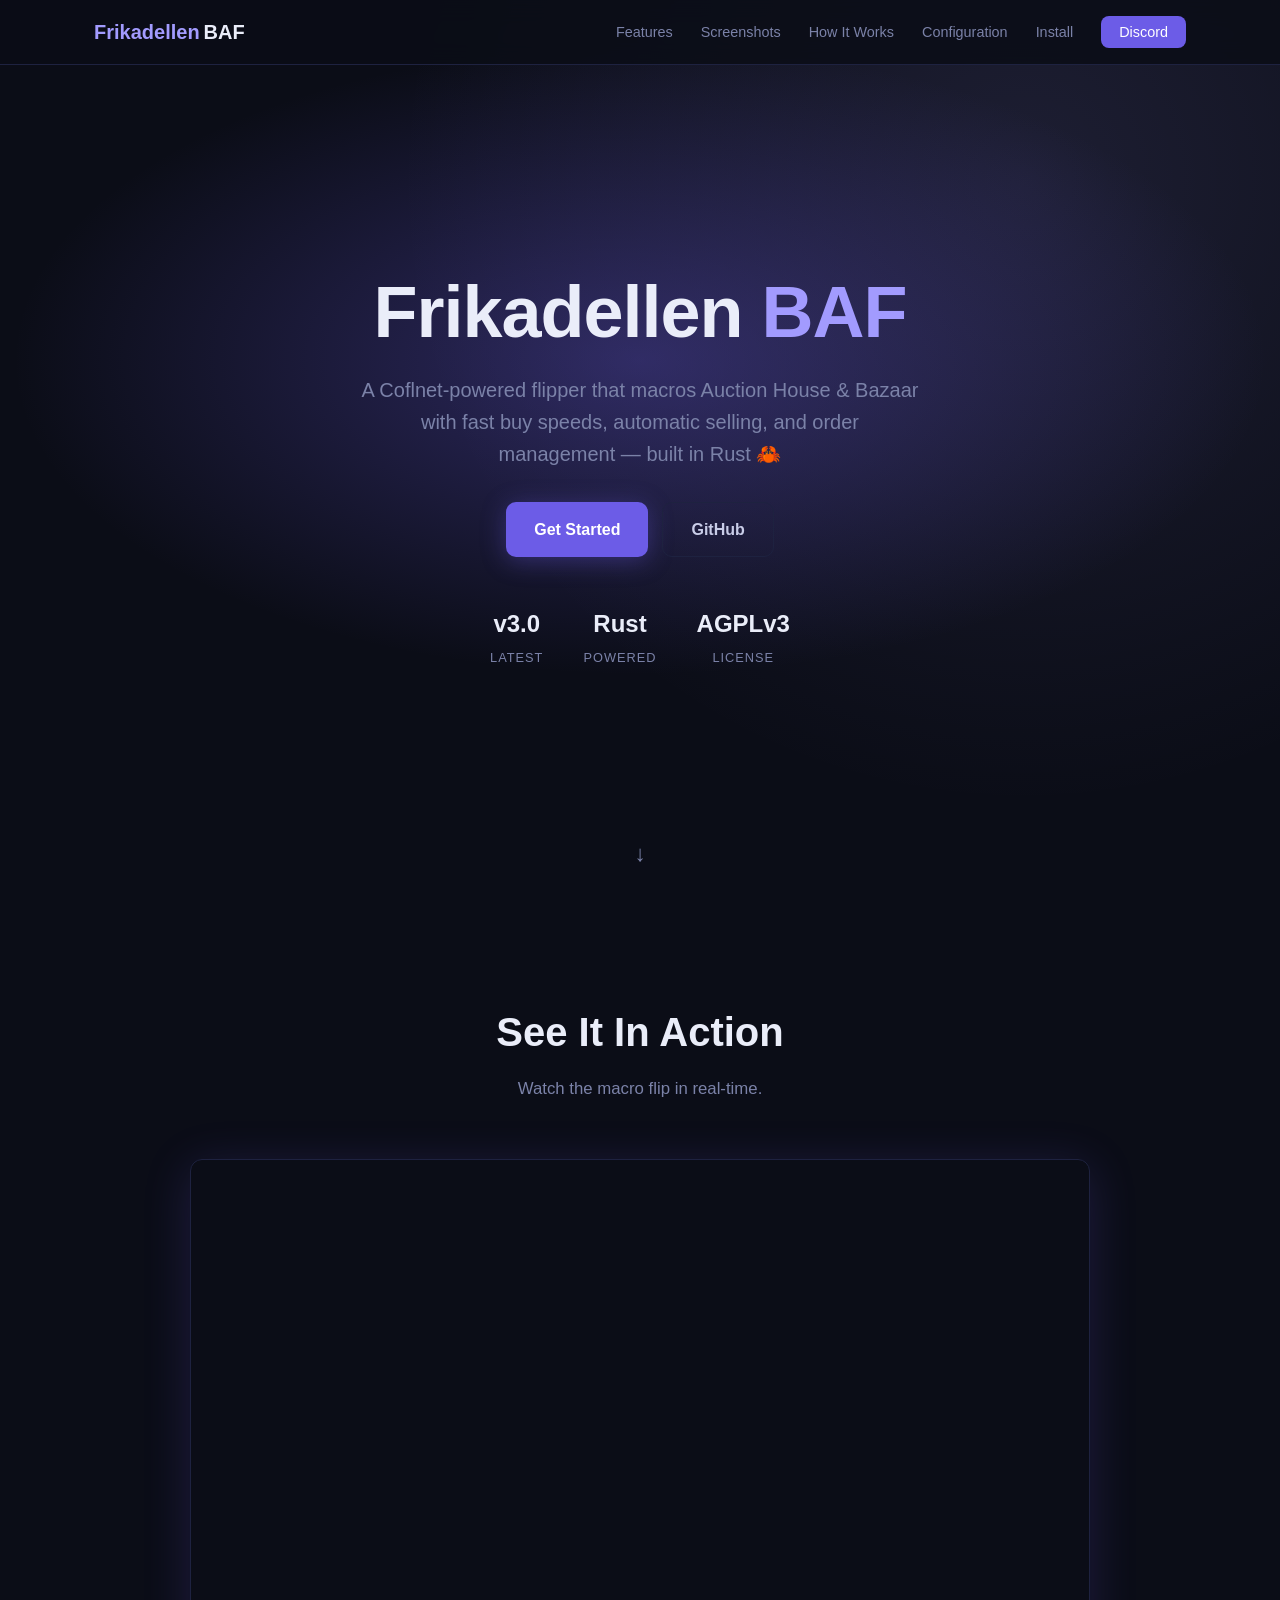
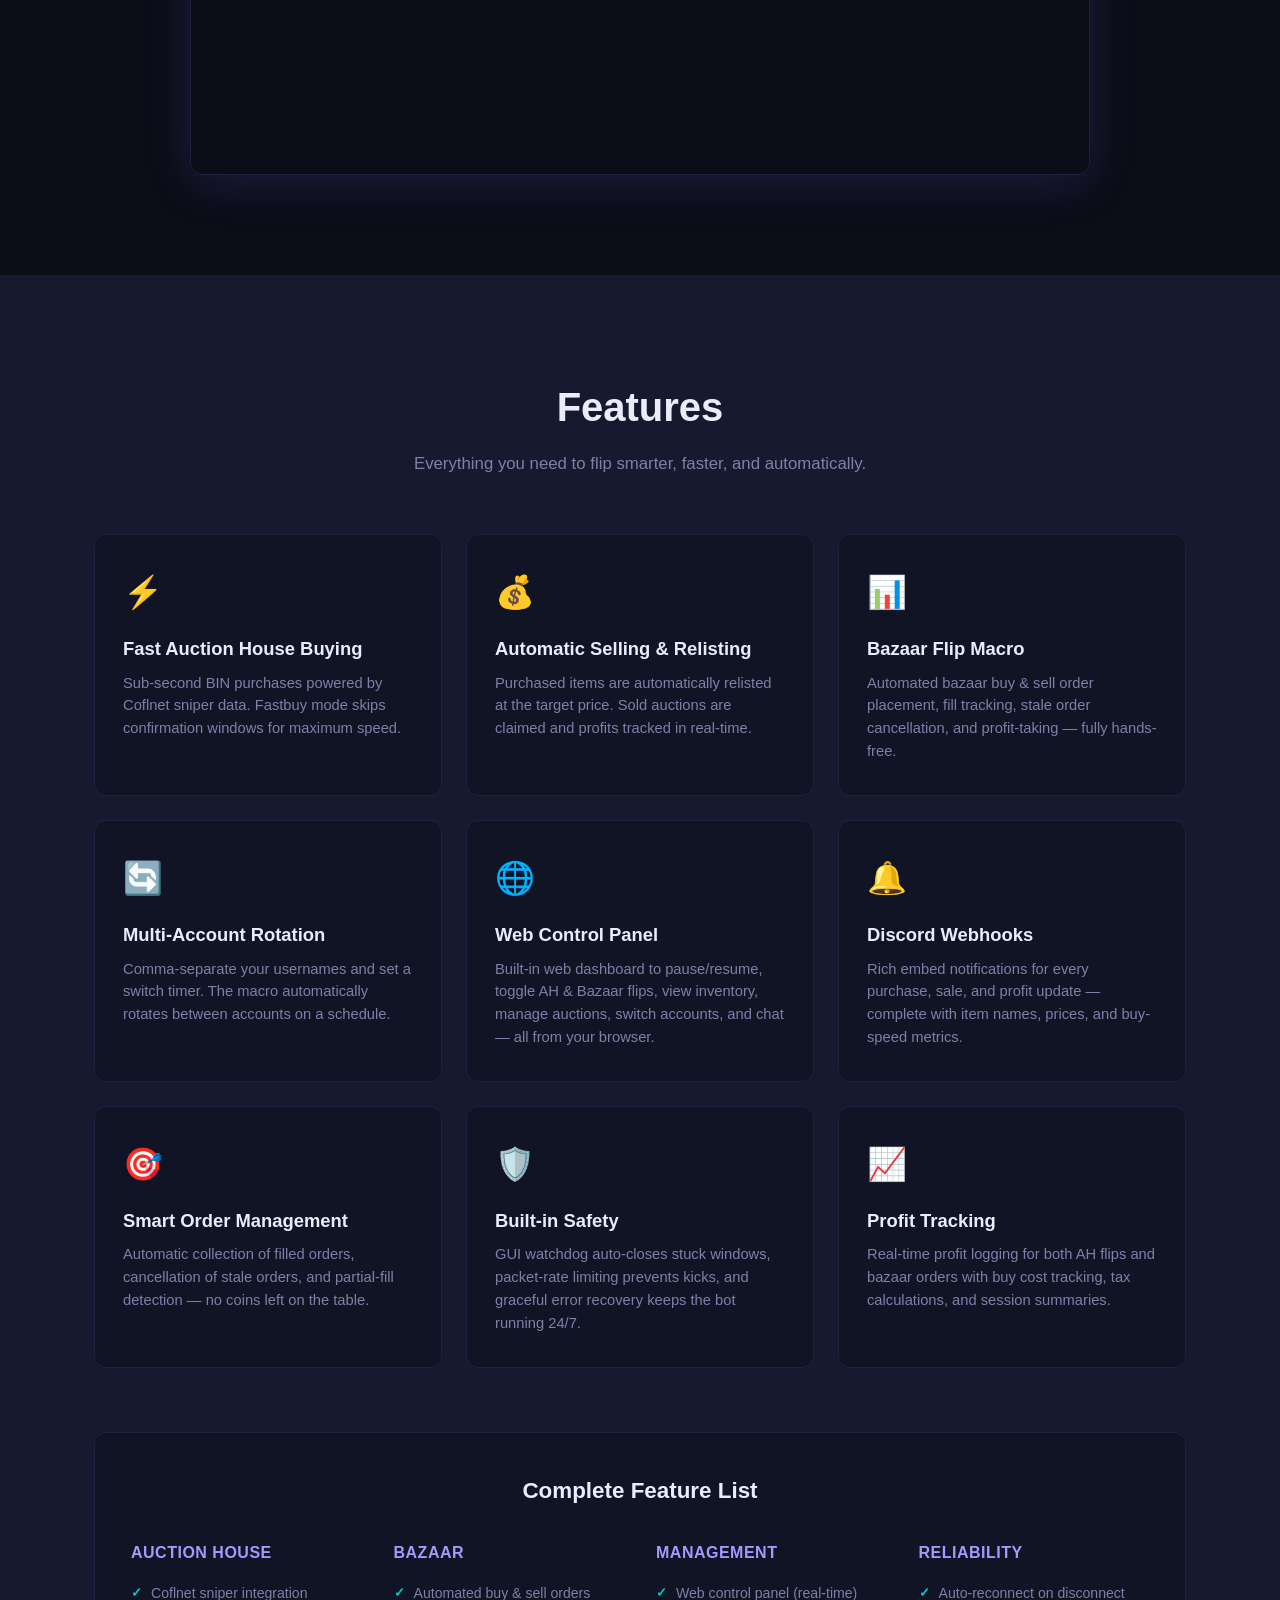
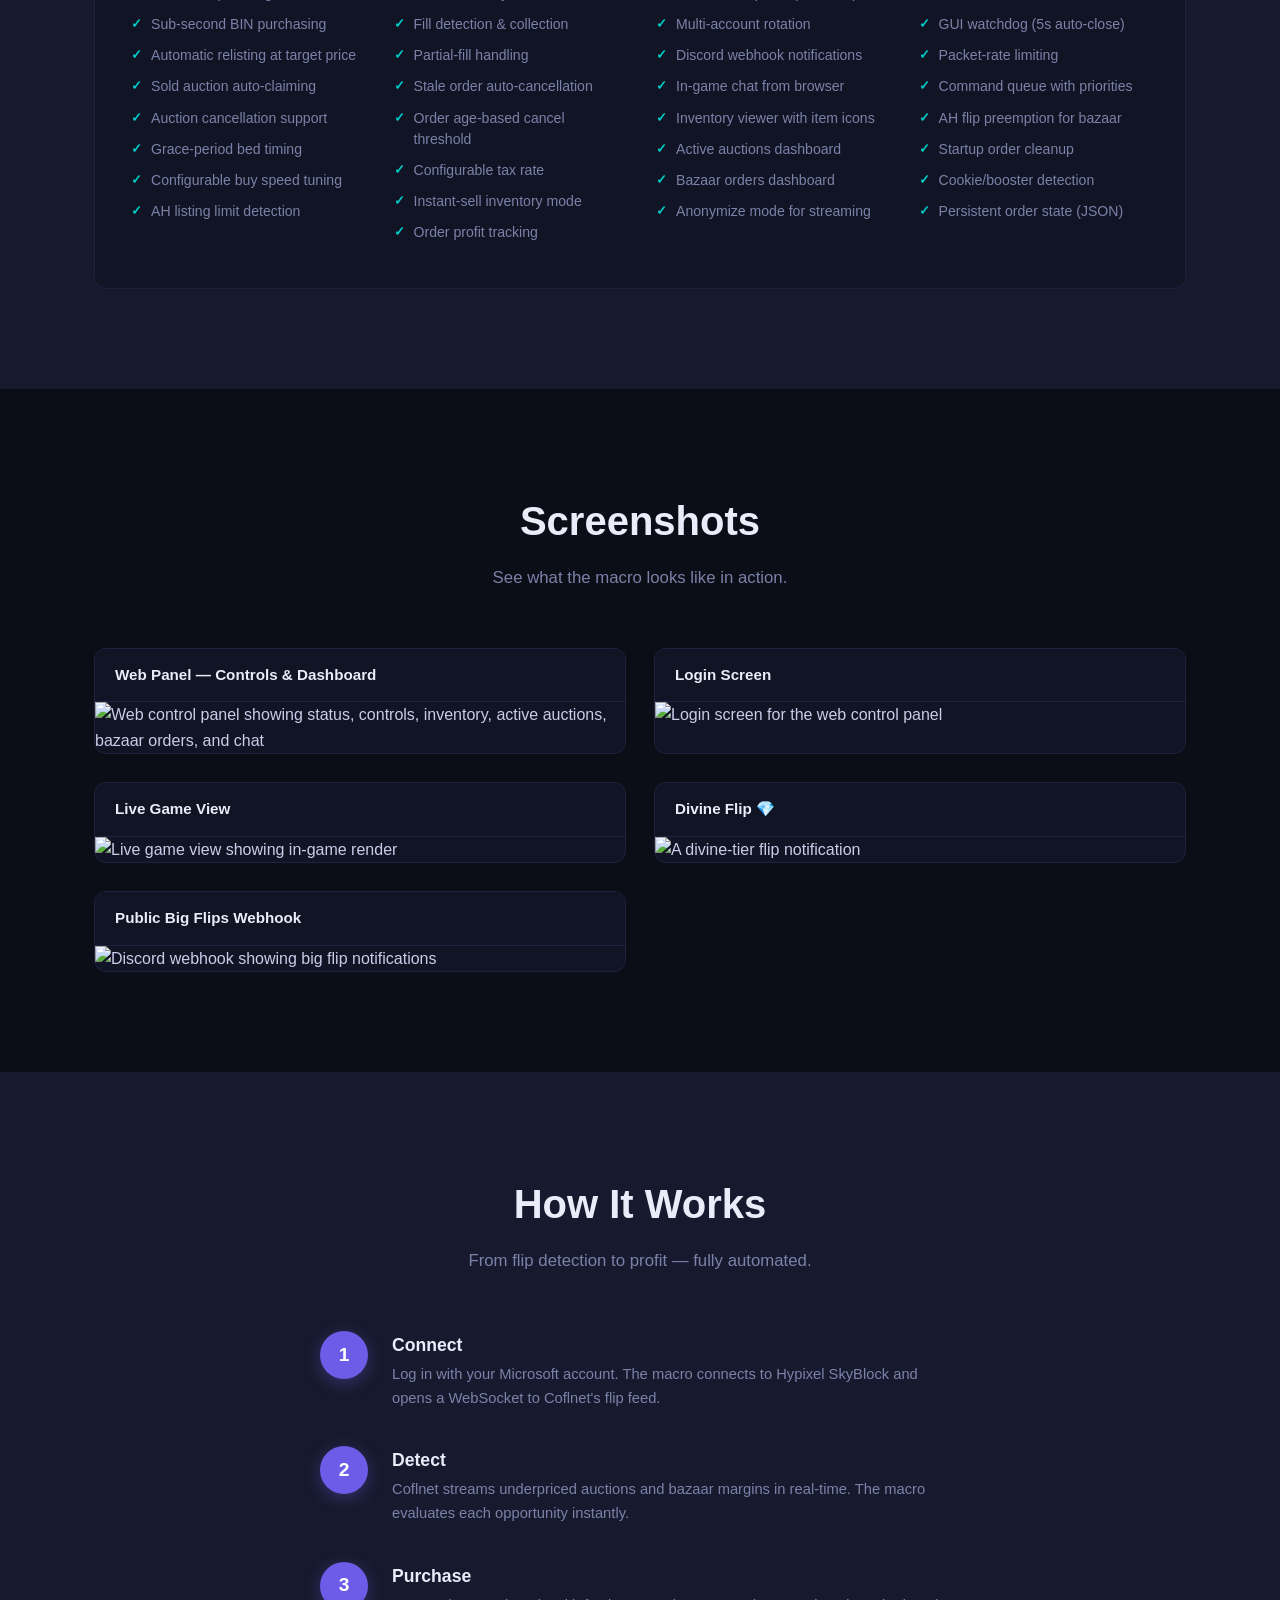
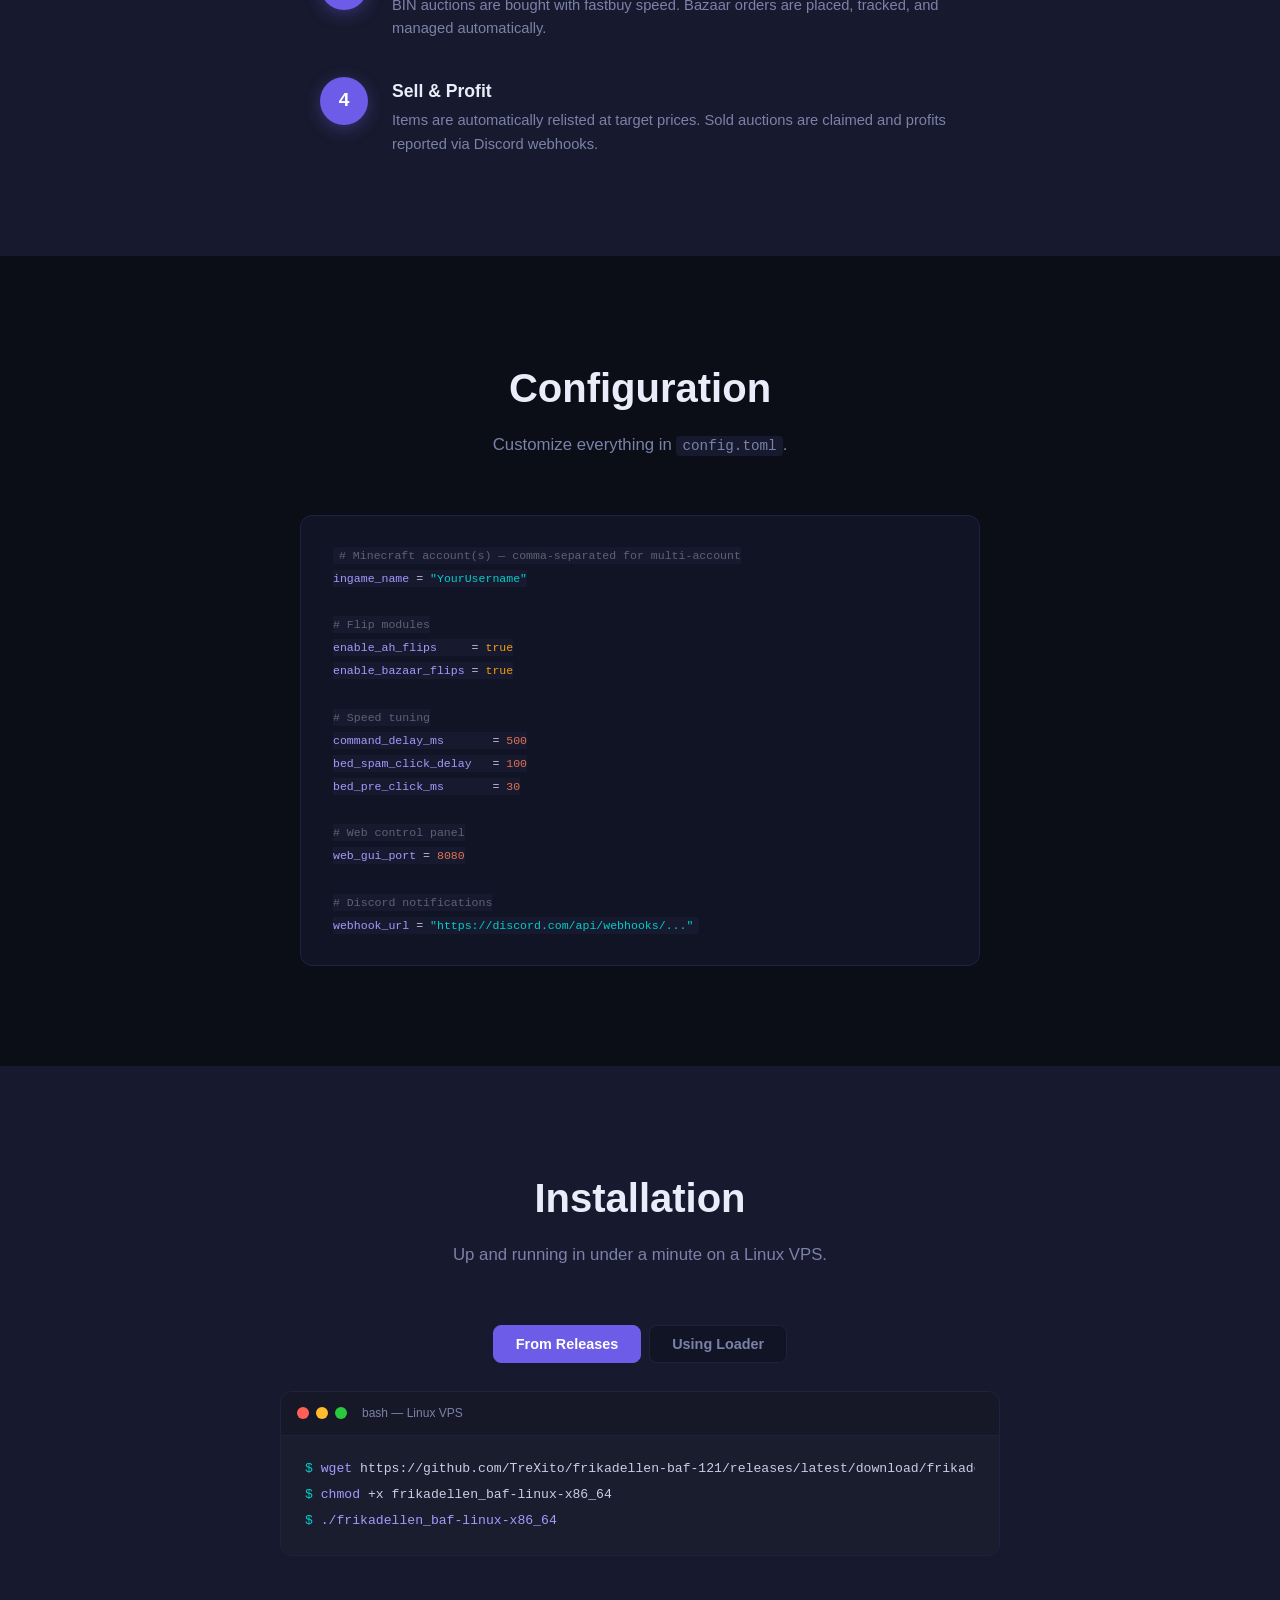
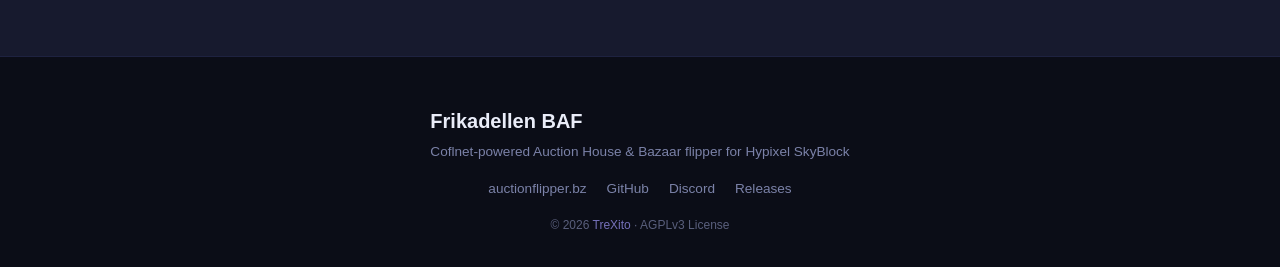
==== webpage/index.html @ fec40a4d "Alot" ====
<!DOCTYPE html>
<html lang="en">
<head>
    <meta charset="UTF-8">
    <meta name="viewport" content="width=device-width, initial-scale=1.0">
    <title>Frikadellen BAF — Bazaar &amp; Auction Flipper</title>
    <link rel="stylesheet" href="style.css">
    <link rel="icon" href="data:image/svg+xml,<svg xmlns='http://www.w3.org/2000/svg' viewBox='0 0 100 100'><text y='.9em' font-size='90'>🦀</text></svg>">
</head>
<body>

<!-- ── Navigation ─────────────────────────────────────────────── -->
<nav id="navbar">
    <div class="nav-container">
        <a href="#" class="logo"><span>Frikadellen</span> BAF</a>
        <ul class="nav-links">
            <li><a href="#features">Features</a></li>
            <li><a href="#screenshots">Screenshots</a></li>
            <li><a href="#how-it-works">How It Works</a></li>
            <li><a href="#config">Configuration</a></li>
            <li><a href="#install">Install</a></li>
            <li><a href="https://discord.gg/42DvX6T9jh" class="btn-nav" target="_blank" rel="noopener">Discord</a></li>
        </ul>
    </div>
</nav>

<!-- ── Hero ────────────────────────────────────────────────────── -->
<header id="hero">
    <div class="hero-bg"></div>
    <div class="hero-content">
        <h1>Frikadellen <span class="accent">BAF</span></h1>
        <p class="tagline">A Coflnet-powered flipper that macros Auction House &amp; Bazaar with fast buy speeds, automatic selling, and order management — built in Rust&nbsp;🦀</p>
        <div class="hero-buttons">
            <a href="#install" class="btn btn-primary">Get Started</a>
            <a href="https://github.com/TreXito/frikadellen-baf-121" class="btn btn-outline" target="_blank" rel="noopener">GitHub</a>
        </div>
        <div class="hero-stats">
            <div class="stat"><span class="stat-value">v3.0</span><span class="stat-label">Latest</span></div>
            <div class="stat"><span class="stat-value">Rust</span><span class="stat-label">Powered</span></div>
            <div class="stat"><span class="stat-value">AGPLv3</span><span class="stat-label">License</span></div>
        </div>
    </div>
    <div class="scroll-hint" aria-hidden="true">
        <span>↓</span>
    </div>
</header>

<!-- ── Video Showcase ──────────────────────────────────────────── -->
<section id="showcase">
    <div class="container">
        <h2 class="section-title">See It In Action</h2>
        <p class="section-subtitle">Watch the macro flip in real-time.</p>
        <div class="video-wrapper">
            <!-- TODO: Replace VIDEO_ID_HERE with your YouTube video ID (e.g. dQw4w9WgXcQ) -->
            <iframe
                src="https://www.youtube.com/embed/VIDEO_ID_HERE?autoplay=1&mute=1&loop=1&playlist=VIDEO_ID_HERE&rel=0"
                title="Frikadellen BAF Showcase"
                style="border:none"
                allow="accelerometer; autoplay; clipboard-write; encrypted-media; gyroscope; picture-in-picture"
                allowfullscreen
            ></iframe>
        </div>
    </div>
</section>

<!-- ── Features ────────────────────────────────────────────────── -->
<section id="features">
    <div class="container">
        <h2 class="section-title">Features</h2>
        <p class="section-subtitle">Everything you need to flip smarter, faster, and automatically.</p>

        <div class="features-grid">

            <div class="feature-card">
                <div class="feature-icon">⚡</div>
                <h3>Fast Auction House Buying</h3>
                <p>Sub-second BIN purchases powered by Coflnet sniper data. Fastbuy mode skips confirmation windows for maximum speed.</p>
            </div>

            <div class="feature-card">
                <div class="feature-icon">💰</div>
                <h3>Automatic Selling &amp; Relisting</h3>
                <p>Purchased items are automatically relisted at the target price. Sold auctions are claimed and profits tracked in real-time.</p>
            </div>

            <div class="feature-card">
                <div class="feature-icon">📊</div>
                <h3>Bazaar Flip Macro</h3>
                <p>Automated bazaar buy &amp; sell order placement, fill tracking, stale order cancellation, and profit-taking — fully hands-free.</p>
            </div>

            <div class="feature-card">
                <div class="feature-icon">🔄</div>
                <h3>Multi-Account Rotation</h3>
                <p>Comma-separate your usernames and set a switch timer. The macro automatically rotates between accounts on a schedule.</p>
            </div>

            <div class="feature-card">
                <div class="feature-icon">🌐</div>
                <h3>Web Control Panel</h3>
                <p>Built-in web dashboard to pause/resume, toggle AH &amp; Bazaar flips, view inventory, manage auctions, switch accounts, and chat — all from your browser.</p>
            </div>

            <div class="feature-card">
                <div class="feature-icon">🔔</div>
                <h3>Discord Webhooks</h3>
                <p>Rich embed notifications for every purchase, sale, and profit update — complete with item names, prices, and buy-speed metrics.</p>
            </div>

            <div class="feature-card">
                <div class="feature-icon">🎯</div>
                <h3>Smart Order Management</h3>
                <p>Automatic collection of filled orders, cancellation of stale orders, and partial-fill detection — no coins left on the table.</p>
            </div>

            <div class="feature-card">
                <div class="feature-icon">🛡️</div>
                <h3>Built-in Safety</h3>
                <p>GUI watchdog auto-closes stuck windows, packet-rate limiting prevents kicks, and graceful error recovery keeps the bot running 24/7.</p>
            </div>

            <div class="feature-card">
                <div class="feature-icon">📈</div>
                <h3>Profit Tracking</h3>
                <p>Real-time profit logging for both AH flips and bazaar orders with buy cost tracking, tax calculations, and session summaries.</p>
            </div>

        </div>

        <!-- ── Full Feature List ──────────────────────────────── -->
        <div class="feature-list-section">
            <h3 class="feature-list-title">Complete Feature List</h3>
            <div class="feature-list-grid">
                <div class="feature-list-col">
                    <h4>Auction House</h4>
                    <ul class="feature-list">
                        <li>Coflnet sniper integration</li>
                        <li>Sub-second BIN purchasing</li>
                        <li>Automatic relisting at target price</li>
                        <li>Sold auction auto-claiming</li>
                        <li>Auction cancellation support</li>
                        <li>Grace-period bed timing</li>
                        <li>Configurable buy speed tuning</li>
                        <li>AH listing limit detection</li>
                    </ul>
                </div>
                <div class="feature-list-col">
                    <h4>Bazaar</h4>
                    <ul class="feature-list">
                        <li>Automated buy &amp; sell orders</li>
                        <li>Fill detection &amp; collection</li>
                        <li>Partial-fill handling</li>
                        <li>Stale order auto-cancellation</li>
                        <li>Order age-based cancel threshold</li>
                        <li>Configurable tax rate</li>
                        <li>Instant-sell inventory mode</li>
                        <li>Order profit tracking</li>
                    </ul>
                </div>
                <div class="feature-list-col">
                    <h4>Management</h4>
                    <ul class="feature-list">
                        <li>Web control panel (real-time)</li>
                        <li>Multi-account rotation</li>
                        <li>Discord webhook notifications</li>
                        <li>In-game chat from browser</li>
                        <li>Inventory viewer with item icons</li>
                        <li>Active auctions dashboard</li>
                        <li>Bazaar orders dashboard</li>
                        <li>Anonymize mode for streaming</li>
                    </ul>
                </div>
                <div class="feature-list-col">
                    <h4>Reliability</h4>
                    <ul class="feature-list">
                        <li>Auto-reconnect on disconnect</li>
                        <li>GUI watchdog (5s auto-close)</li>
                        <li>Packet-rate limiting</li>
                        <li>Command queue with priorities</li>
                        <li>AH flip preemption for bazaar</li>
                        <li>Startup order cleanup</li>
                        <li>Cookie/booster detection</li>
                        <li>Persistent order state (JSON)</li>
                    </ul>
                </div>
            </div>
        </div>
    </div>
</section>

<!-- ── Screenshots ─────────────────────────────────────────────── -->
<section id="screenshots">
    <div class="container">
        <h2 class="section-title">Screenshots</h2>
        <p class="section-subtitle">See what the macro looks like in action.</p>

        <div class="screenshot-grid">
            <div class="screenshot-card">
                <div class="screenshot-label">Web Panel — Controls &amp; Dashboard</div>
                <img src="https://github.com/user-attachments/assets/8600abbd-34ea-4fd2-ad7d-9754ef390d39" alt="Web control panel showing status, controls, inventory, active auctions, bazaar orders, and chat" loading="lazy">
            </div>
            <div class="screenshot-card">
                <div class="screenshot-label">Login Screen</div>
                <img src="https://github.com/user-attachments/assets/55a28e4b-ec5e-4896-af9b-b62e28190909" alt="Login screen for the web control panel" loading="lazy">
            </div>
            <div class="screenshot-card">
                <div class="screenshot-label">Live Game View</div>
                <img src="https://github.com/user-attachments/assets/cbca2c75-ff56-45f8-bad1-3fb0a7e8cfd2" alt="Live game view showing in-game render" loading="lazy">
            </div>
            <div class="screenshot-card">
                <div class="screenshot-label">Divine Flip 💎</div>
                <img src="https://github.com/user-attachments/assets/95897563-ebc4-47c6-bfd1-0c30c8df715b" alt="A divine-tier flip notification" loading="lazy">
            </div>
            <div class="screenshot-card">
                <div class="screenshot-label">Public Big Flips Webhook</div>
                <img src="https://github.com/user-attachments/assets/0fcb24fe-6a14-4a27-9926-5928bb08725b" alt="Discord webhook showing big flip notifications" loading="lazy">
            </div>
        </div>
    </div>
</section>

<!-- ── How It Works ────────────────────────────────────────────── -->
<section id="how-it-works">
    <div class="container">
        <h2 class="section-title">How It Works</h2>
        <p class="section-subtitle">From flip detection to profit — fully automated.</p>

        <div class="steps">
            <div class="step">
                <div class="step-number">1</div>
                <div class="step-content">
                    <h3>Connect</h3>
                    <p>Log in with your Microsoft account. The macro connects to Hypixel SkyBlock and opens a WebSocket to Coflnet's flip feed.</p>
                </div>
            </div>
            <div class="step">
                <div class="step-number">2</div>
                <div class="step-content">
                    <h3>Detect</h3>
                    <p>Coflnet streams underpriced auctions and bazaar margins in real-time. The macro evaluates each opportunity instantly.</p>
                </div>
            </div>
            <div class="step">
                <div class="step-number">3</div>
                <div class="step-content">
                    <h3>Purchase</h3>
                    <p>BIN auctions are bought with fastbuy speed. Bazaar orders are placed, tracked, and managed automatically.</p>
                </div>
            </div>
            <div class="step">
                <div class="step-number">4</div>
                <div class="step-content">
                    <h3>Sell &amp; Profit</h3>
                    <p>Items are automatically relisted at target prices. Sold auctions are claimed and profits reported via Discord webhooks.</p>
                </div>
            </div>
        </div>
    </div>
</section>

<!-- ── Configuration ───────────────────────────────────────────── -->
<section id="config">
    <div class="container">
        <h2 class="section-title">Configuration</h2>
        <p class="section-subtitle">Customize everything in <code>config.toml</code>.</p>

        <div class="config-block">
            <pre><code><span class="c"># Minecraft account(s) — comma-separated for multi-account</span>
<span class="k">ingame_name</span> = <span class="s">"YourUsername"</span>

<span class="c"># Flip modules</span>
<span class="k">enable_ah_flips</span>     = <span class="b">true</span>
<span class="k">enable_bazaar_flips</span> = <span class="b">true</span>

<span class="c"># Speed tuning</span>
<span class="k">command_delay_ms</span>       = <span class="n">500</span>
<span class="k">bed_spam_click_delay</span>   = <span class="n">100</span>
<span class="k">bed_pre_click_ms</span>       = <span class="n">30</span>

<span class="c"># Web control panel</span>
<span class="k">web_gui_port</span> = <span class="n">8080</span>

<span class="c"># Discord notifications</span>
<span class="k">webhook_url</span> = <span class="s">"https://discord.com/api/webhooks/..."</span></code></pre>
        </div>
    </div>
</section>

<!-- ── Install ─────────────────────────────────────────────────── -->
<section id="install">
    <div class="container">
        <h2 class="section-title">Installation</h2>
        <p class="section-subtitle">Up and running in under a minute on a Linux VPS.</p>

        <div class="install-tabs">
            <button type="button" class="tab active" data-tab="release">From Releases</button>
            <button type="button" class="tab" data-tab="loader">Using Loader</button>
        </div>

        <div class="install-content active" id="tab-release">
            <div class="terminal">
                <div class="terminal-header">
                    <span class="dot red"></span>
                    <span class="dot yellow"></span>
                    <span class="dot green"></span>
                    <span class="terminal-title">bash — Linux VPS</span>
                </div>
                <div class="terminal-body">
                    <p><span class="prompt">$</span> <span class="cmd">wget</span> https://github.com/TreXito/frikadellen-baf-121/releases/latest/download/frikadellen_baf-linux-x86_64</p>
                    <p><span class="prompt">$</span> <span class="cmd">chmod</span> +x frikadellen_baf-linux-x86_64</p>
                    <p><span class="prompt">$</span> <span class="cmd">./frikadellen_baf-linux-x86_64</span></p>
                </div>
            </div>
        </div>

        <div class="install-content" id="tab-loader">
            <div class="terminal">
                <div class="terminal-header">
                    <span class="dot red"></span>
                    <span class="dot yellow"></span>
                    <span class="dot green"></span>
                    <span class="terminal-title">bash — Linux VPS (Loader)</span>
                </div>
                <div class="terminal-body">
                    <p><span class="prompt">$</span> <span class="cmd">wget</span> https://github.com/TreXito/frikadellen-baf-121/releases/latest/download/FrikadellenBAF-loader-linux-x86_64</p>
                    <p><span class="prompt">$</span> <span class="cmd">chmod</span> +x FrikadellenBAF-loader-linux-x86_64</p>
                    <p><span class="prompt">$</span> <span class="cmd">./FrikadellenBAF-loader-linux-x86_64</span></p>
                </div>
            </div>
            <p class="loader-note">The loader automatically downloads and runs the latest version.</p>
        </div>
    </div>
</section>

<!-- ── Footer ──────────────────────────────────────────────────── -->
<footer>
    <div class="container footer-content">
        <div class="footer-brand">
            <span class="logo">Frikadellen BAF</span>
            <p>Coflnet-powered Auction House &amp; Bazaar flipper for Hypixel SkyBlock</p>
        </div>
        <div class="footer-links">
            <a href="https://auctionflipper.bz" target="_blank" rel="noopener">auctionflipper.bz</a>
            <a href="https://github.com/TreXito/frikadellen-baf-121" target="_blank" rel="noopener">GitHub</a>
            <a href="https://discord.gg/42DvX6T9jh" target="_blank" rel="noopener">Discord</a>
            <a href="https://github.com/TreXito/frikadellen-baf-121/releases" target="_blank" rel="noopener">Releases</a>
        </div>
        <p class="footer-copy">&copy; 2026 <a href="https://trexito.com" target="_blank" rel="noopener">TreXito</a> &middot; AGPLv3 License</p>
    </div>
</footer>

<script src="script.js"></script>
</body>
</html>
---- webpage/style.css ----
/* ── Reset & Base ──────────────────────────────────────────── */
*,
*::before,
*::after {
    margin: 0;
    padding: 0;
    box-sizing: border-box;
}

:root {
    --bg:        #0b0d17;
    --bg-card:   #111425;
    --bg-nav:    rgba(11, 13, 23, .85);
    --surface:   #171a2e;
    --border:    #1e2240;
    --text:      #c9cde8;
    --text-dim:  #7b82a8;
    --heading:   #eaedf9;
    --accent:    #6c5ce7;
    --accent2:   #a29bfe;
    --glow:      rgba(108, 92, 231, .35);
    --success:   #00cec9;
    --radius:    12px;
    --max-w:     1140px;
    --transition: .3s ease;
}

html {
    scroll-behavior: smooth;
    font-size: 16px;
}

body {
    font-family: 'Inter', -apple-system, BlinkMacSystemFont, 'Segoe UI', Roboto, sans-serif;
    background: var(--bg);
    color: var(--text);
    line-height: 1.6;
    overflow-x: hidden;
}

a { color: var(--accent2); text-decoration: none; transition: color var(--transition); }
a:hover { color: #fff; }

code {
    font-family: 'JetBrains Mono', 'Fira Code', monospace;
    background: var(--surface);
    padding: 2px 6px;
    border-radius: 4px;
    font-size: .85em;
}

.container { max-width: var(--max-w); margin: 0 auto; padding: 0 24px; }

/* ── Navigation ───────────────────────────────────────────── */
#navbar {
    position: fixed;
    top: 0;
    left: 0;
    right: 0;
    z-index: 100;
    background: var(--bg-nav);
    backdrop-filter: blur(12px);
    -webkit-backdrop-filter: blur(12px);
    border-bottom: 1px solid var(--border);
    transition: background var(--transition);
}

.nav-container {
    max-width: var(--max-w);
    margin: 0 auto;
    padding: 0 24px;
    display: flex;
    align-items: center;
    justify-content: space-between;
    height: 64px;
}

.logo {
    font-size: 1.25rem;
    font-weight: 700;
    color: var(--heading);
    display: flex;
    align-items: center;
    gap: 4px;
}
.logo span { color: var(--accent2); }

.nav-links {
    list-style: none;
    display: flex;
    align-items: center;
    gap: 28px;
}
.nav-links a {
    color: var(--text-dim);
    font-size: .9rem;
    font-weight: 500;
    transition: color var(--transition);
}
.nav-links a:hover { color: #fff; }

.btn-nav {
    background: var(--accent);
    color: #fff !important;
    padding: 8px 18px;
    border-radius: 8px;
    font-weight: 600;
}
.btn-nav:hover { background: var(--accent2); }

/* ── Hero ─────────────────────────────────────────────────── */
#hero {
    position: relative;
    min-height: 100vh;
    display: flex;
    flex-direction: column;
    align-items: center;
    justify-content: center;
    text-align: center;
    padding: 100px 24px 60px;
    overflow: hidden;
}

.hero-bg {
    position: absolute;
    inset: 0;
    background:
        radial-gradient(ellipse 70% 50% at 50% 40%, var(--glow) 0%, transparent 70%),
        radial-gradient(circle at 80% 20%, rgba(162, 155, 254, .12) 0%, transparent 50%);
    z-index: 0;
}

.hero-content { position: relative; z-index: 1; max-width: 720px; }

#hero h1 {
    font-size: clamp(2.5rem, 6vw, 4.5rem);
    font-weight: 800;
    color: var(--heading);
    letter-spacing: -1px;
    line-height: 1.15;
    margin-bottom: 20px;
}
.accent { color: var(--accent2); }

.tagline {
    font-size: clamp(1rem, 2.2vw, 1.25rem);
    color: var(--text-dim);
    max-width: 560px;
    margin: 0 auto 32px;
}

.hero-buttons { display: flex; gap: 14px; justify-content: center; flex-wrap: wrap; }

.btn {
    display: inline-flex;
    align-items: center;
    gap: 8px;
    padding: 14px 28px;
    border-radius: 10px;
    font-weight: 600;
    font-size: 1rem;
    transition: transform var(--transition), box-shadow var(--transition), background var(--transition);
    cursor: pointer;
    border: none;
}
.btn:hover { transform: translateY(-2px); }

.btn-primary {
    background: var(--accent);
    color: #fff;
    box-shadow: 0 4px 24px var(--glow);
}
.btn-primary:hover { background: var(--accent2); color: #fff; }

.btn-outline {
    background: transparent;
    color: var(--text);
    border: 1px solid var(--border);
}
.btn-outline:hover { border-color: var(--accent2); color: #fff; }

.hero-stats {
    display: flex;
    justify-content: center;
    gap: 40px;
    margin-top: 48px;
}
.stat { text-align: center; }
.stat-value { display: block; font-size: 1.5rem; font-weight: 700; color: var(--heading); }
.stat-label { font-size: .8rem; color: var(--text-dim); text-transform: uppercase; letter-spacing: 1px; }

.scroll-hint {
    position: absolute;
    bottom: 28px;
    animation: bounce 2s infinite;
    color: var(--text-dim);
    font-size: 1.4rem;
}
@keyframes bounce {
    0%, 100% { transform: translateY(0); }
    50%      { transform: translateY(8px); }
}

/* ── Sections ─────────────────────────────────────────────── */
section {
    padding: 100px 0;
}
section:nth-child(odd) { background: var(--bg); }
section:nth-child(even) { background: var(--surface); }

.section-title {
    font-size: clamp(1.8rem, 4vw, 2.5rem);
    font-weight: 800;
    color: var(--heading);
    text-align: center;
    margin-bottom: 12px;
}
.section-subtitle {
    text-align: center;
    color: var(--text-dim);
    max-width: 520px;
    margin: 0 auto 56px;
    font-size: 1.05rem;
}

/* ── Feature Cards ────────────────────────────────────────── */
.features-grid {
    display: grid;
    grid-template-columns: repeat(auto-fill, minmax(300px, 1fr));
    gap: 24px;
}

.feature-card {
    background: var(--bg-card);
    border: 1px solid var(--border);
    border-radius: var(--radius);
    padding: 32px 28px;
    transition: transform var(--transition), border-color var(--transition), box-shadow var(--transition);
}
.feature-card:hover {
    transform: translateY(-4px);
    border-color: var(--accent);
    box-shadow: 0 8px 32px rgba(108, 92, 231, .15);
}

.feature-icon {
    font-size: 2rem;
    margin-bottom: 16px;
}

.feature-card h3 {
    font-size: 1.15rem;
    color: var(--heading);
    margin-bottom: 8px;
}
.feature-card p {
    color: var(--text-dim);
    font-size: .92rem;
    line-height: 1.55;
}

/* ── Feature List ────────────────────────────────────────── */
.feature-list-section {
    margin-top: 64px;
    background: var(--bg-card);
    border: 1px solid var(--border);
    border-radius: var(--radius);
    padding: 40px 36px;
}
.feature-list-title {
    font-size: 1.4rem;
    color: var(--heading);
    text-align: center;
    margin-bottom: 32px;
    font-weight: 700;
}
.feature-list-grid {
    display: grid;
    grid-template-columns: repeat(auto-fill, minmax(220px, 1fr));
    gap: 32px;
}
.feature-list-col h4 {
    color: var(--accent2);
    font-size: 1rem;
    font-weight: 700;
    margin-bottom: 12px;
    text-transform: uppercase;
    letter-spacing: .5px;
}
.feature-list {
    list-style: none;
    padding: 0;
}
.feature-list li {
    color: var(--text-dim);
    font-size: .88rem;
    line-height: 1.5;
    padding: 5px 0;
    padding-left: 20px;
    position: relative;
}
.feature-list li::before {
    content: "✓";
    position: absolute;
    left: 0;
    color: var(--success);
    font-weight: 700;
    font-size: .8rem;
}

/* ── Video Showcase ──────────────────────────────────────── */
.video-wrapper {
    position: relative;
    padding-bottom: 56.25%; /* 16:9 aspect ratio */
    height: 0;
    overflow: hidden;
    border-radius: var(--radius);
    border: 1px solid var(--border);
    box-shadow: 0 8px 48px rgba(108, 92, 231, .2);
    max-width: 900px;
    margin: 0 auto;
}
.video-wrapper iframe {
    position: absolute;
    top: 0;
    left: 0;
    width: 100%;
    height: 100%;
    border-radius: var(--radius);
}

/* ── Screenshots ─────────────────────────────────────────── */
.screenshot-grid {
    display: grid;
    grid-template-columns: repeat(auto-fill, minmax(400px, 1fr));
    gap: 28px;
}
.screenshot-card {
    background: var(--bg-card);
    border: 1px solid var(--border);
    border-radius: var(--radius);
    overflow: hidden;
    transition: transform var(--transition), border-color var(--transition), box-shadow var(--transition);
}
.screenshot-card:hover {
    transform: translateY(-4px);
    border-color: var(--accent);
    box-shadow: 0 8px 32px rgba(108, 92, 231, .18);
}
.screenshot-label {
    padding: 14px 20px;
    font-weight: 600;
    font-size: .95rem;
    color: var(--heading);
    background: rgba(17, 20, 37, .8);
    border-bottom: 1px solid var(--border);
}
.screenshot-card img {
    width: 100%;
    height: auto;
    display: block;
}

/* ── Steps ────────────────────────────────────────────────── */
.steps {
    max-width: 640px;
    margin: 0 auto;
    display: flex;
    flex-direction: column;
    gap: 36px;
}

.step {
    display: flex;
    align-items: flex-start;
    gap: 24px;
}

.step-number {
    flex-shrink: 0;
    width: 48px;
    height: 48px;
    border-radius: 50%;
    background: var(--accent);
    color: #fff;
    font-weight: 700;
    font-size: 1.2rem;
    display: flex;
    align-items: center;
    justify-content: center;
    box-shadow: 0 4px 16px var(--glow);
}

.step-content h3 {
    color: var(--heading);
    font-size: 1.1rem;
    margin-bottom: 4px;
}
.step-content p {
    color: var(--text-dim);
    font-size: .92rem;
}

/* ── Config Block ─────────────────────────────────────────── */
.config-block {
    background: var(--bg-card);
    border: 1px solid var(--border);
    border-radius: var(--radius);
    padding: 28px 32px;
    overflow-x: auto;
    max-width: 680px;
    margin: 0 auto;
}
.config-block pre {
    font-family: 'JetBrains Mono', 'Fira Code', monospace;
    font-size: .85rem;
    line-height: 1.7;
    color: var(--text);
}
.config-block .c { color: #5c6370; }
.config-block .k { color: var(--accent2); }
.config-block .s { color: var(--success); }
.config-block .b { color: #f39c12; }
.config-block .n { color: #e17055; }

/* ── Install Tabs ─────────────────────────────────────────── */
.install-tabs {
    display: flex;
    justify-content: center;
    gap: 8px;
    margin-bottom: 28px;
}

.tab {
    background: var(--bg-card);
    border: 1px solid var(--border);
    color: var(--text-dim);
    padding: 10px 22px;
    border-radius: 8px;
    cursor: pointer;
    font-size: .9rem;
    font-weight: 600;
    transition: background var(--transition), color var(--transition), border-color var(--transition);
}
.tab:hover { color: #fff; border-color: var(--accent); }
.tab.active { background: var(--accent); color: #fff; border-color: var(--accent); }

.install-content { display: none; max-width: 720px; margin: 0 auto; }
.install-content.active { display: block; }

.loader-note {
    text-align: center;
    color: var(--text-dim);
    font-size: .85rem;
    margin-top: 12px;
}

/* Terminal */
.terminal {
    background: #1a1d2e;
    border: 1px solid var(--border);
    border-radius: var(--radius);
    overflow: hidden;
}
.terminal-header {
    display: flex;
    align-items: center;
    gap: 7px;
    padding: 12px 16px;
    background: #13152380;
    border-bottom: 1px solid var(--border);
}
.dot { width: 12px; height: 12px; border-radius: 50%; }
.dot.red    { background: #ff5f56; }
.dot.yellow { background: #ffbd2e; }
.dot.green  { background: #27c93f; }
.terminal-title { margin-left: 8px; font-size: .75rem; color: var(--text-dim); }
.terminal-body {
    padding: 20px 24px;
    font-family: 'JetBrains Mono', 'Fira Code', monospace;
    font-size: .82rem;
    line-height: 2;
}
.terminal-body p { white-space: nowrap; overflow-x: auto; }
.prompt { color: var(--success); }
.cmd    { color: var(--accent2); }

/* ── Footer ───────────────────────────────────────────────── */
footer {
    padding: 48px 0 32px;
    border-top: 1px solid var(--border);
    background: var(--bg);
}
.footer-content {
    display: flex;
    flex-direction: column;
    align-items: center;
    gap: 16px;
    text-align: center;
}
.footer-brand p { color: var(--text-dim); font-size: .85rem; margin-top: 4px; }
.footer-links { display: flex; gap: 20px; }
.footer-links a { color: var(--text-dim); font-size: .85rem; }
.footer-links a:hover { color: var(--accent2); }
.footer-copy { color: var(--text-dim); font-size: .75rem; opacity: .7; }

/* ── Mobile ───────────────────────────────────────────────── */
@media (max-width: 768px) {
    .nav-links {
        gap: 16px;
        flex-wrap: wrap;
        justify-content: center;
    }

    section { padding: 64px 0; }

    .features-grid { grid-template-columns: 1fr; }

    .feature-list-grid { grid-template-columns: 1fr 1fr; }

    .screenshot-grid { grid-template-columns: 1fr; }

    .hero-stats { gap: 24px; }

    .terminal-body { font-size: .72rem; }
}

@media (max-width: 480px) {
    #hero h1 { font-size: 2rem; }
    .tagline { font-size: .95rem; }
    .hero-buttons { flex-direction: column; align-items: center; }
    .btn { width: 100%; justify-content: center; }
    .config-block { padding: 16px; }
    .config-block pre { font-size: .75rem; }
    .feature-list-grid { grid-template-columns: 1fr; }
    .feature-list-section { padding: 24px 20px; }
}
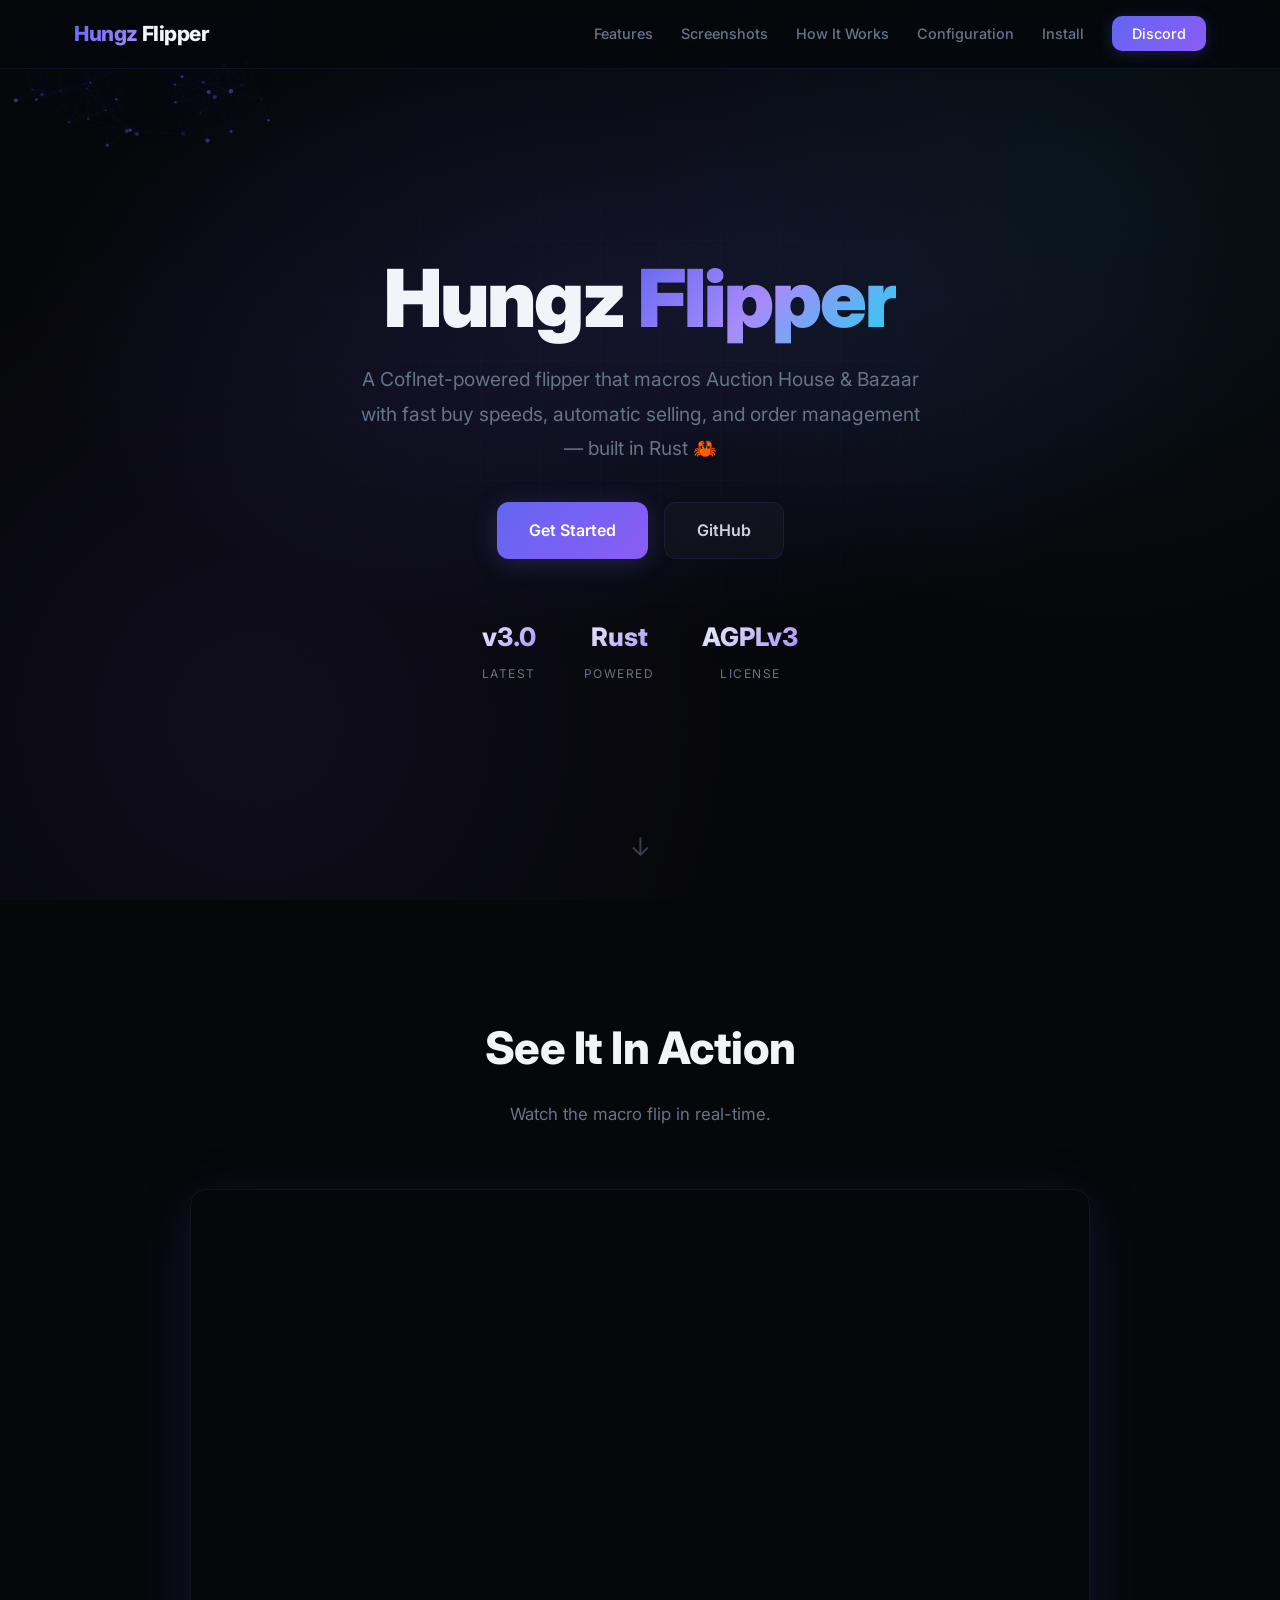
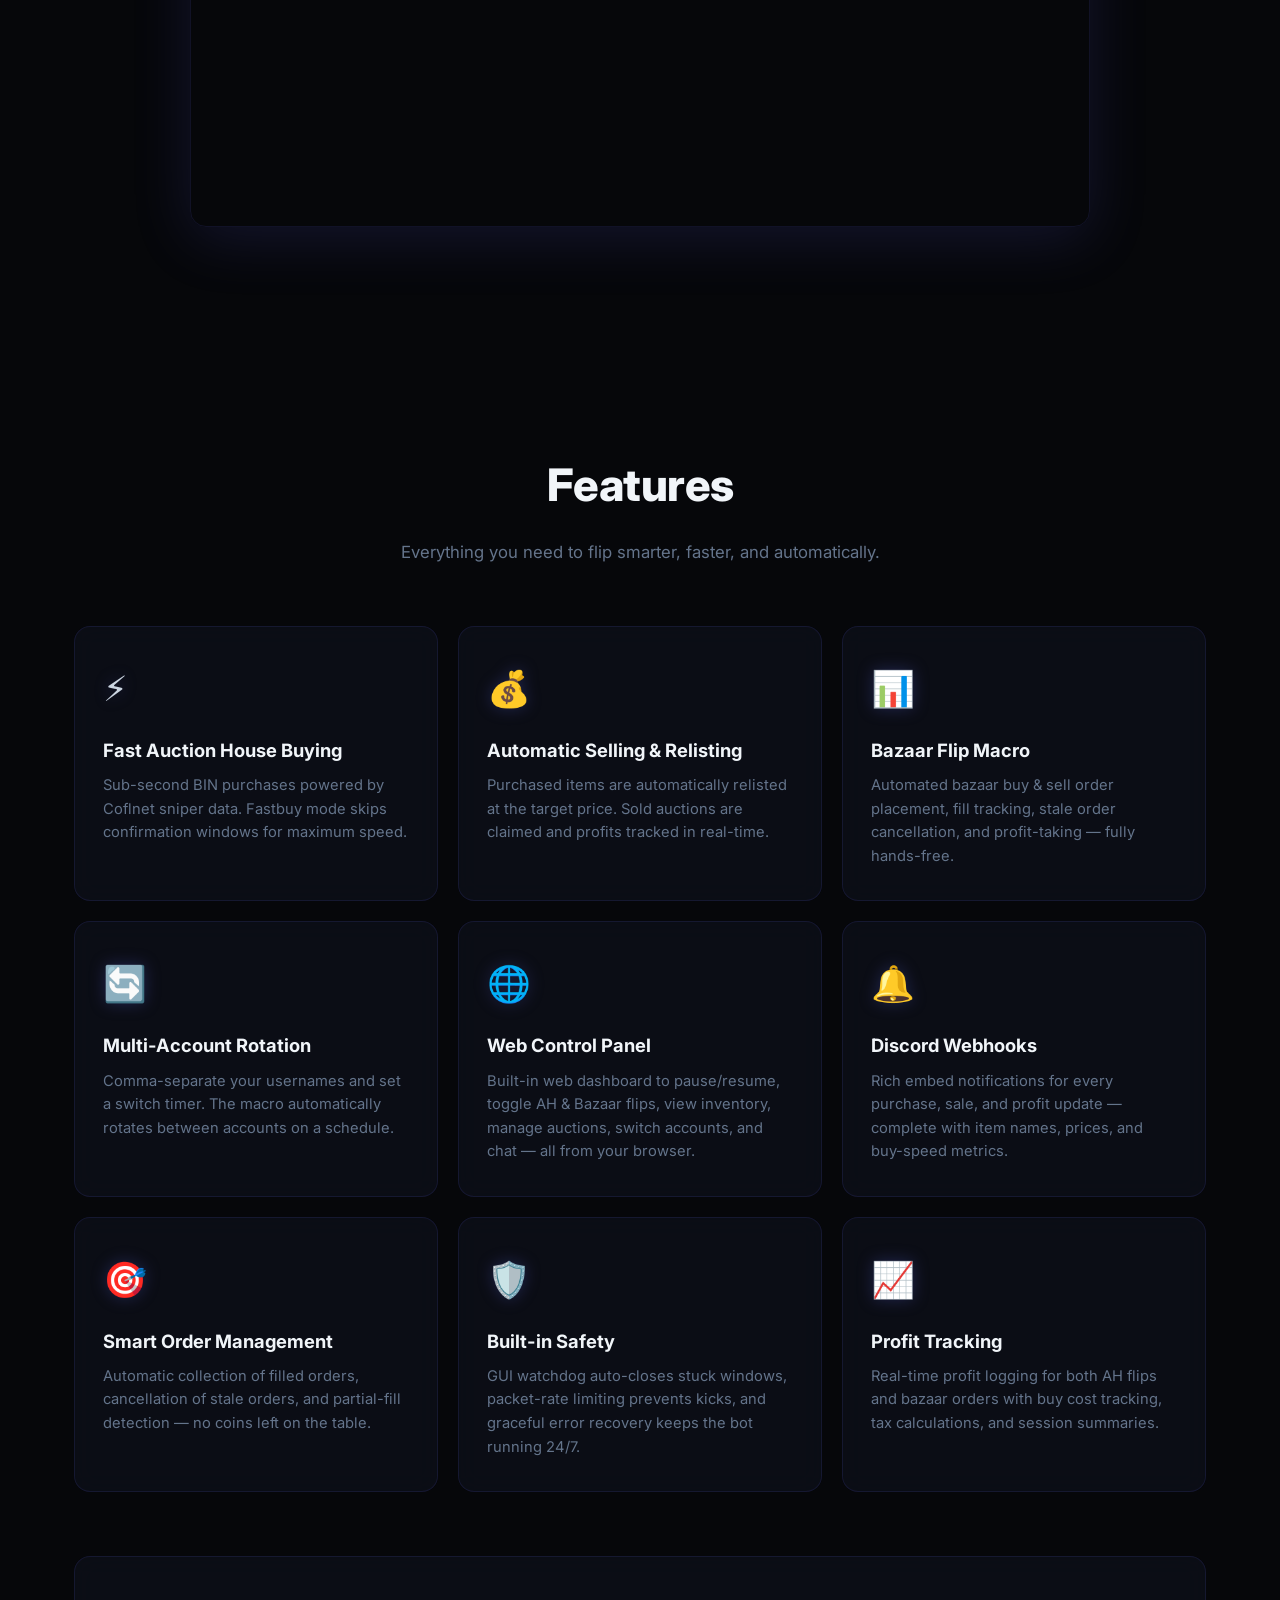
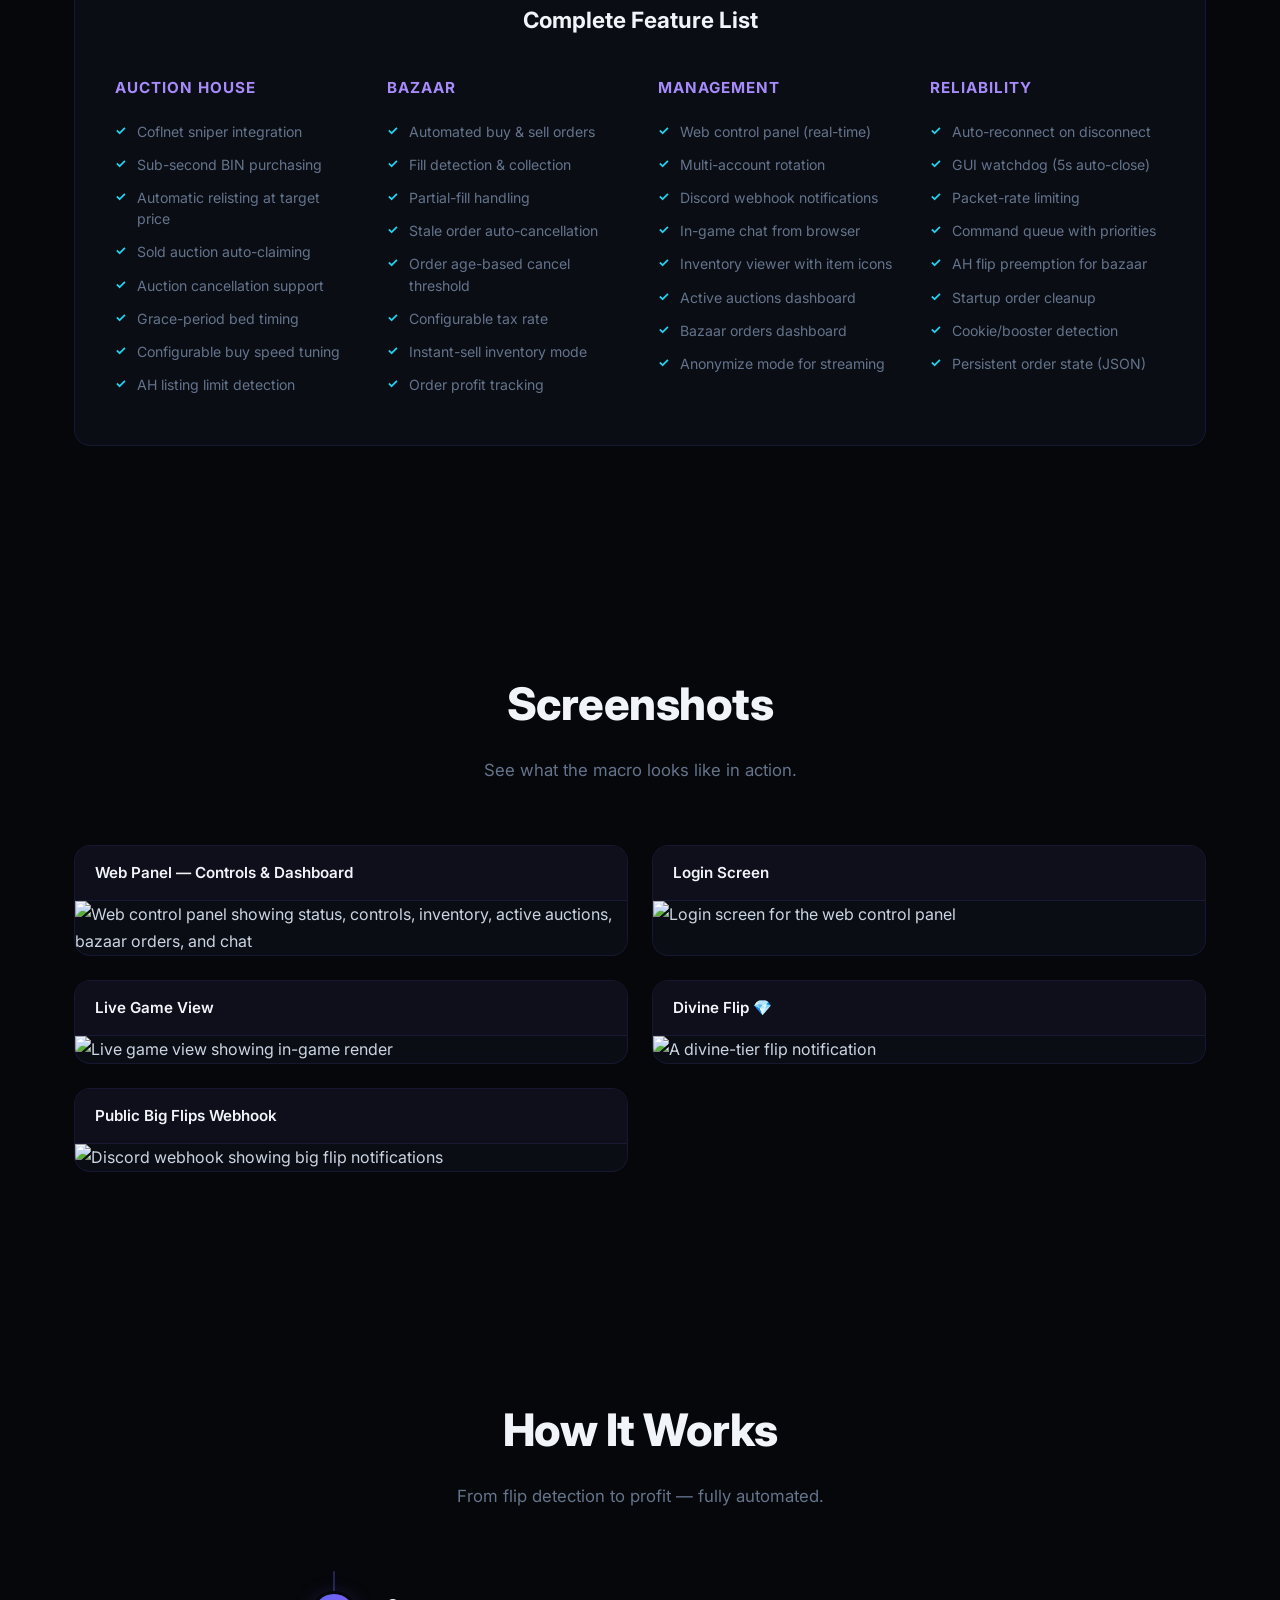
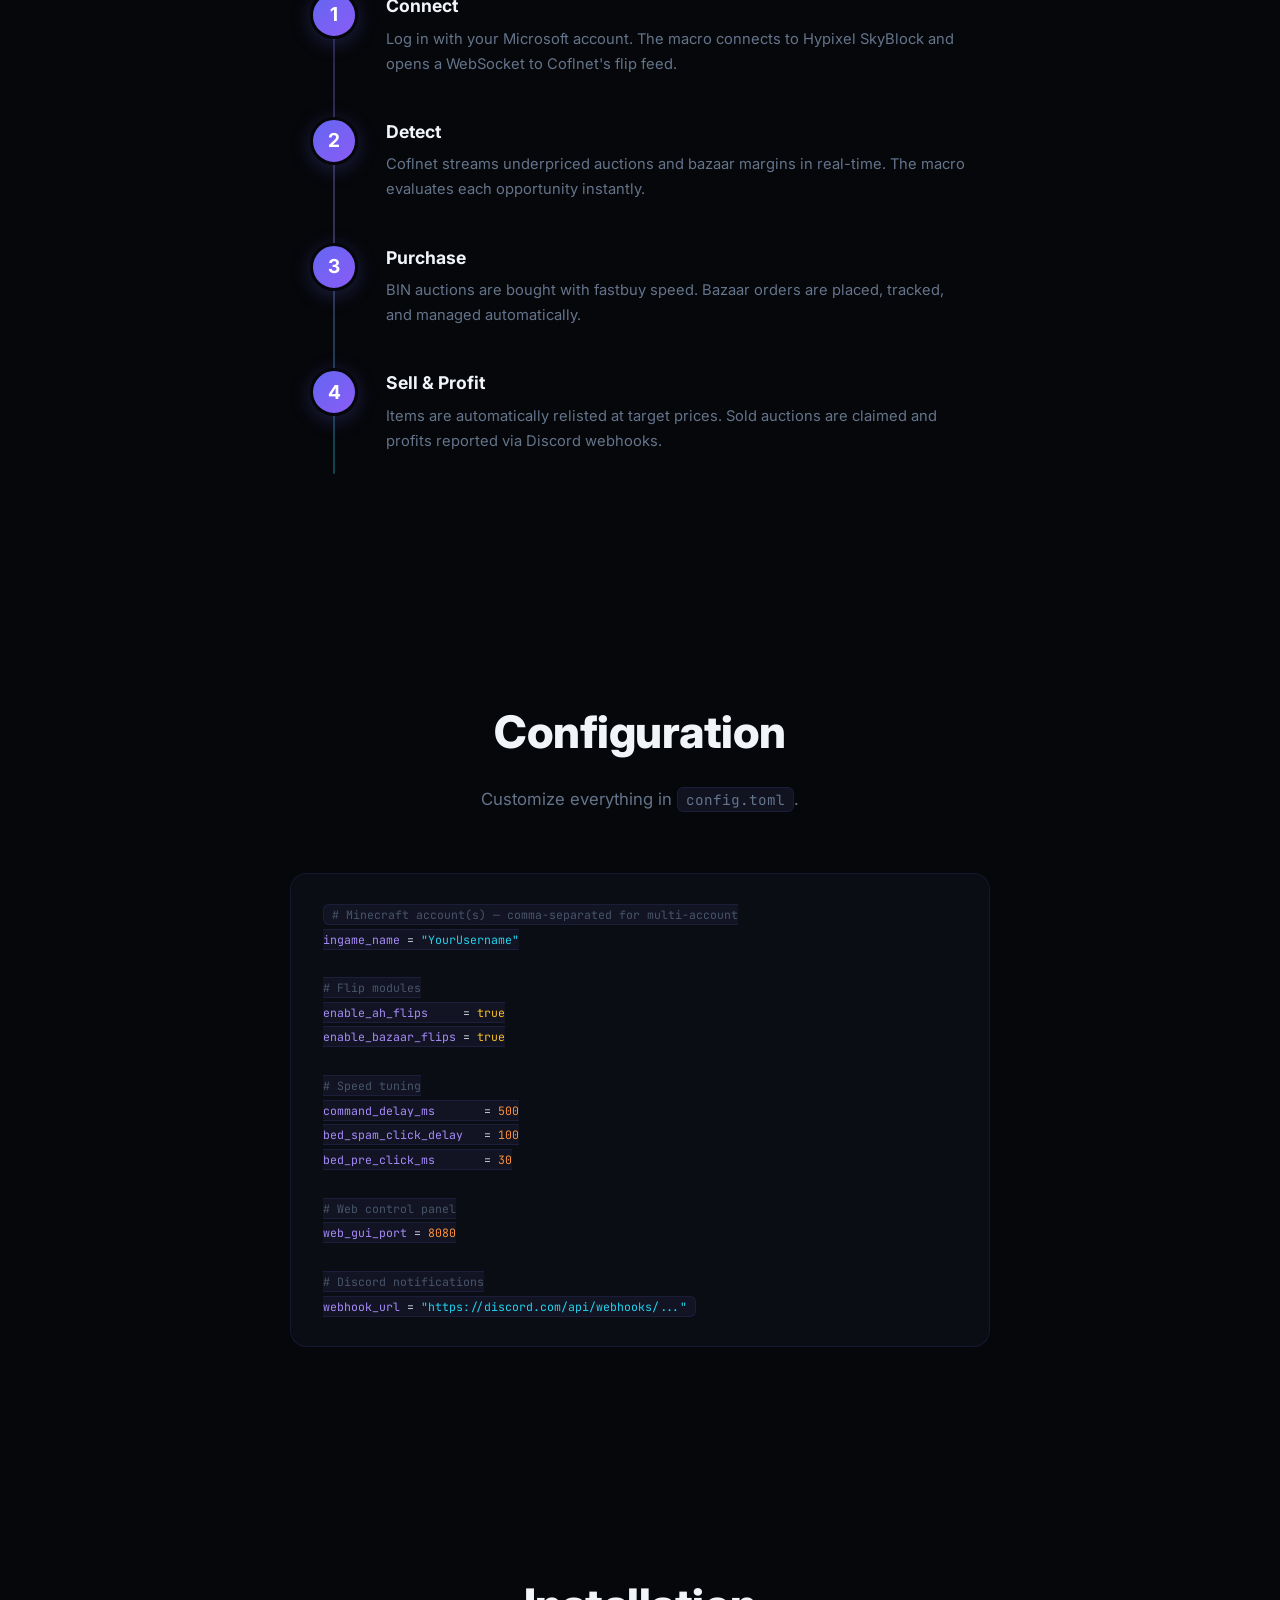
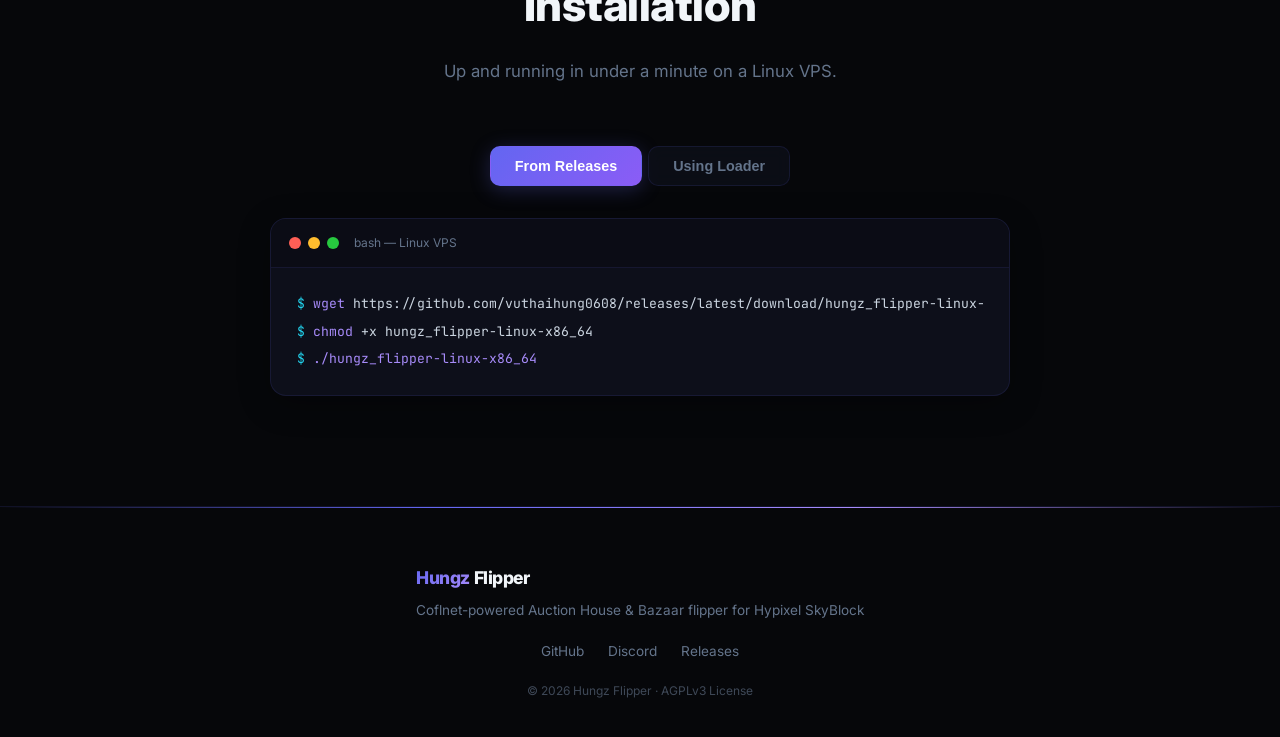
==== commit 569826b0: "Best bazaar flip ever" ====
--- a/webpage/index.html
+++ b/webpage/index.html
@@ -3,7 +3,9 @@
 <head>
     <meta charset="UTF-8">
     <meta name="viewport" content="width=device-width, initial-scale=1.0">
-    <title>Frikadellen BAF — Bazaar &amp; Auction Flipper</title>
+    <meta name="theme-color" content="#06070a">
+    <meta name="description" content="Hungz Flipper — A high-performance Rust-powered macro for automated auction house sniping, bazaar trading, and inventory management on Hypixel Skyblock.">
+    <title>Hungz Flipper — Bazaar &amp; Auction Flipper</title>
     <link rel="stylesheet" href="style.css">
     <link rel="icon" href="data:image/svg+xml,<svg xmlns='http://www.w3.org/2000/svg' viewBox='0 0 100 100'><text y='.9em' font-size='90'>🦀</text></svg>">
 </head>
@@ -12,14 +14,14 @@
 <!-- ── Navigation ─────────────────────────────────────────────── -->
 <nav id="navbar">
     <div class="nav-container">
-        <a href="#" class="logo"><span>Frikadellen</span> BAF</a>
+        <a href="#" class="logo"><span>Hungz</span> Flipper</a>
         <ul class="nav-links">
             <li><a href="#features">Features</a></li>
             <li><a href="#screenshots">Screenshots</a></li>
             <li><a href="#how-it-works">How It Works</a></li>
             <li><a href="#config">Configuration</a></li>
             <li><a href="#install">Install</a></li>
-            <li><a href="https://discord.gg/42DvX6T9jh" class="btn-nav" target="_blank" rel="noopener">Discord</a></li>
+            <li><a href="https://discord.gg/V6y5TfAyyH" class="btn-nav" target="_blank" rel="noopener">Discord</a></li>
         </ul>
     </div>
 </nav>
@@ -27,12 +29,13 @@
 <!-- ── Hero ────────────────────────────────────────────────────── -->
 <header id="hero">
     <div class="hero-bg"></div>
+    <canvas id="hero-particles"></canvas>
     <div class="hero-content">
-        <h1>Frikadellen <span class="accent">BAF</span></h1>
+        <h1>Hungz <span class="accent">Flipper</span></h1>
         <p class="tagline">A Coflnet-powered flipper that macros Auction House &amp; Bazaar with fast buy speeds, automatic selling, and order management — built in Rust&nbsp;🦀</p>
         <div class="hero-buttons">
             <a href="#install" class="btn btn-primary">Get Started</a>
-            <a href="https://github.com/TreXito/frikadellen-baf-121" class="btn btn-outline" target="_blank" rel="noopener">GitHub</a>
+            <a href="https://github.com/vuthaihung0608" class="btn btn-outline" target="_blank" rel="noopener">GitHub</a>
         </div>
         <div class="hero-stats">
             <div class="stat"><span class="stat-value">v3.0</span><span class="stat-label">Latest</span></div>
@@ -54,7 +57,7 @@
             <!-- TODO: Replace VIDEO_ID_HERE with your YouTube video ID (e.g. dQw4w9WgXcQ) -->
             <iframe
                 src="https://www.youtube.com/embed/VIDEO_ID_HERE?autoplay=1&mute=1&loop=1&playlist=VIDEO_ID_HERE&rel=0"
-                title="Frikadellen BAF Showcase"
+                title="Hungz Flipper Showcase"
                 style="border:none"
                 allow="accelerometer; autoplay; clipboard-write; encrypted-media; gyroscope; picture-in-picture"
                 allowfullscreen
@@ -306,9 +309,9 @@
                     <span class="terminal-title">bash — Linux VPS</span>
                 </div>
                 <div class="terminal-body">
-                    <p><span class="prompt">$</span> <span class="cmd">wget</span> https://github.com/TreXito/frikadellen-baf-121/releases/latest/download/frikadellen_baf-linux-x86_64</p>
-                    <p><span class="prompt">$</span> <span class="cmd">chmod</span> +x frikadellen_baf-linux-x86_64</p>
-                    <p><span class="prompt">$</span> <span class="cmd">./frikadellen_baf-linux-x86_64</span></p>
+                    <p><span class="prompt">$</span> <span class="cmd">wget</span> https://github.com/vuthaihung0608/releases/latest/download/hungz_flipper-linux-x86_64</p>
+                    <p><span class="prompt">$</span> <span class="cmd">chmod</span> +x hungz_flipper-linux-x86_64</p>
+                    <p><span class="prompt">$</span> <span class="cmd">./hungz_flipper-linux-x86_64</span></p>
                 </div>
             </div>
         </div>
@@ -322,9 +325,9 @@
                     <span class="terminal-title">bash — Linux VPS (Loader)</span>
                 </div>
                 <div class="terminal-body">
-                    <p><span class="prompt">$</span> <span class="cmd">wget</span> https://github.com/TreXito/frikadellen-baf-121/releases/latest/download/FrikadellenBAF-loader-linux-x86_64</p>
-                    <p><span class="prompt">$</span> <span class="cmd">chmod</span> +x FrikadellenBAF-loader-linux-x86_64</p>
-                    <p><span class="prompt">$</span> <span class="cmd">./FrikadellenBAF-loader-linux-x86_64</span></p>
+                    <p><span class="prompt">$</span> <span class="cmd">wget</span> https://github.com/vuthaihung0608/releases/latest/download/HungzFlipper-loader-linux-x86_64</p>
+                    <p><span class="prompt">$</span> <span class="cmd">chmod</span> +x HungzFlipper-loader-linux-x86_64</p>
+                    <p><span class="prompt">$</span> <span class="cmd">./HungzFlipper-loader-linux-x86_64</span></p>
                 </div>
             </div>
             <p class="loader-note">The loader automatically downloads and runs the latest version.</p>
@@ -336,16 +339,15 @@
 <footer>
     <div class="container footer-content">
         <div class="footer-brand">
-            <span class="logo">Frikadellen BAF</span>
+            <span class="logo"><span>Hungz</span> Flipper</span>
             <p>Coflnet-powered Auction House &amp; Bazaar flipper for Hypixel SkyBlock</p>
         </div>
         <div class="footer-links">
-            <a href="https://auctionflipper.bz" target="_blank" rel="noopener">auctionflipper.bz</a>
-            <a href="https://github.com/TreXito/frikadellen-baf-121" target="_blank" rel="noopener">GitHub</a>
-            <a href="https://discord.gg/42DvX6T9jh" target="_blank" rel="noopener">Discord</a>
-            <a href="https://github.com/TreXito/frikadellen-baf-121/releases" target="_blank" rel="noopener">Releases</a>
-        </div>
-        <p class="footer-copy">&copy; 2026 <a href="https://trexito.com" target="_blank" rel="noopener">TreXito</a> &middot; AGPLv3 License</p>
+            <a href="https://github.com/vuthaihung0608" target="_blank" rel="noopener">GitHub</a>
+            <a href="https://discord.gg/V6y5TfAyyH" target="_blank" rel="noopener">Discord</a>
+            <a href="https://github.com/vuthaihung0608/releases" target="_blank" rel="noopener">Releases</a>
+        </div>
+        <p class="footer-copy">&copy; 2026 Hungz Flipper &middot; AGPLv3 License</p>
     </div>
 </footer>
 
--- a/webpage/style.css
+++ b/webpage/style.css
@@ -1,537 +1,366 @@
 /* ── Reset & Base ──────────────────────────────────────────── */
-*,
-*::before,
-*::after {
-    margin: 0;
-    padding: 0;
-    box-sizing: border-box;
-}
-
-:root {
-    --bg:        #0b0d17;
-    --bg-card:   #111425;
-    --bg-nav:    rgba(11, 13, 23, .85);
-    --surface:   #171a2e;
-    --border:    #1e2240;
-    --text:      #c9cde8;
-    --text-dim:  #7b82a8;
-    --heading:   #eaedf9;
-    --accent:    #6c5ce7;
-    --accent2:   #a29bfe;
-    --glow:      rgba(108, 92, 231, .35);
-    --success:   #00cec9;
-    --radius:    12px;
-    --max-w:     1140px;
-    --transition: .3s ease;
-}
-
-html {
-    scroll-behavior: smooth;
-    font-size: 16px;
-}
-
-body {
-    font-family: 'Inter', -apple-system, BlinkMacSystemFont, 'Segoe UI', Roboto, sans-serif;
-    background: var(--bg);
-    color: var(--text);
-    line-height: 1.6;
-    overflow-x: hidden;
-}
-
-a { color: var(--accent2); text-decoration: none; transition: color var(--transition); }
-a:hover { color: #fff; }
-
-code {
-    font-family: 'JetBrains Mono', 'Fira Code', monospace;
-    background: var(--surface);
-    padding: 2px 6px;
-    border-radius: 4px;
-    font-size: .85em;
-}
-
-.container { max-width: var(--max-w); margin: 0 auto; padding: 0 24px; }
+@import url('https://fonts.googleapis.com/css2?family=Inter:wght@400;500;600;700;800;900&family=JetBrains+Mono:wght@400;500;700&display=swap');
+
+*,*::before,*::after{margin:0;padding:0;box-sizing:border-box}
+
+:root{
+    --bg:#06070a;
+    --bg-card:rgba(15,17,28,.65);
+    --bg-nav:rgba(6,7,10,.8);
+    --surface:rgba(22,25,42,.7);
+    --border:rgba(99,102,241,.12);
+    --border-hover:rgba(139,92,246,.4);
+    --text:#cbd5e1;
+    --text-dim:#64748b;
+    --heading:#f1f5f9;
+    --accent:#6366f1;
+    --accent2:#a78bfa;
+    --accent3:#8b5cf6;
+    --glow:rgba(99,102,241,.25);
+    --glow2:rgba(139,92,246,.2);
+    --success:#22d3ee;
+    --danger:#f43f5e;
+    --radius:16px;
+    --max-w:1180px;
+    --transition:.35s cubic-bezier(.4,0,.2,1);
+    --glass:blur(16px) saturate(1.8);
+}
+
+html{scroll-behavior:smooth;font-size:16px}
+
+body{
+    font-family:'Inter',system-ui,-apple-system,sans-serif;
+    background:var(--bg);
+    color:var(--text);
+    line-height:1.7;
+    overflow-x:hidden;
+}
+
+a{color:var(--accent2);text-decoration:none;transition:color var(--transition)}
+a:hover{color:#fff}
+
+code{
+    font-family:'JetBrains Mono','Fira Code',monospace;
+    background:var(--surface);
+    padding:2px 8px;
+    border-radius:6px;
+    font-size:.85em;
+    border:1px solid var(--border);
+}
+
+.container{max-width:var(--max-w);margin:0 auto;padding:0 24px}
 
 /* ── Navigation ───────────────────────────────────────────── */
-#navbar {
-    position: fixed;
-    top: 0;
-    left: 0;
-    right: 0;
-    z-index: 100;
-    background: var(--bg-nav);
-    backdrop-filter: blur(12px);
-    -webkit-backdrop-filter: blur(12px);
-    border-bottom: 1px solid var(--border);
-    transition: background var(--transition);
-}
-
-.nav-container {
-    max-width: var(--max-w);
-    margin: 0 auto;
-    padding: 0 24px;
-    display: flex;
-    align-items: center;
-    justify-content: space-between;
-    height: 64px;
-}
-
-.logo {
-    font-size: 1.25rem;
-    font-weight: 700;
-    color: var(--heading);
-    display: flex;
-    align-items: center;
-    gap: 4px;
-}
-.logo span { color: var(--accent2); }
-
-.nav-links {
-    list-style: none;
-    display: flex;
-    align-items: center;
-    gap: 28px;
-}
-.nav-links a {
-    color: var(--text-dim);
-    font-size: .9rem;
-    font-weight: 500;
-    transition: color var(--transition);
-}
-.nav-links a:hover { color: #fff; }
-
-.btn-nav {
-    background: var(--accent);
-    color: #fff !important;
-    padding: 8px 18px;
-    border-radius: 8px;
-    font-weight: 600;
-}
-.btn-nav:hover { background: var(--accent2); }
+#navbar{
+    position:fixed;top:0;left:0;right:0;z-index:100;
+    background:var(--bg-nav);
+    backdrop-filter:var(--glass);-webkit-backdrop-filter:var(--glass);
+    border-bottom:1px solid var(--border);
+    transition:all var(--transition);
+}
+#navbar.scrolled{
+    background:rgba(6,7,10,.95);
+    box-shadow:0 4px 30px rgba(0,0,0,.4);
+}
+
+.nav-container{
+    max-width:var(--max-w);margin:0 auto;padding:0 24px;
+    display:flex;align-items:center;justify-content:space-between;height:68px;
+}
+
+.logo{font-size:1.3rem;font-weight:800;color:var(--heading);display:flex;align-items:center;gap:4px;letter-spacing:-.5px}
+.logo span{background:linear-gradient(135deg,var(--accent),var(--accent2));-webkit-background-clip:text;-webkit-text-fill-color:transparent;background-clip:text}
+
+.nav-links{list-style:none;display:flex;align-items:center;gap:28px}
+.nav-links a{
+    color:var(--text-dim);font-size:.9rem;font-weight:500;
+    transition:color var(--transition);position:relative;
+}
+.nav-links a::after{
+    content:'';position:absolute;bottom:-4px;left:0;width:0;height:2px;
+    background:linear-gradient(90deg,var(--accent),var(--accent2));
+    transition:width var(--transition);border-radius:2px;
+}
+.nav-links a:hover{color:#fff}
+.nav-links a:hover::after{width:100%}
+
+.btn-nav{
+    background:linear-gradient(135deg,var(--accent),var(--accent3));
+    color:#fff!important;padding:9px 20px;border-radius:10px;font-weight:600;
+    box-shadow:0 2px 15px var(--glow);
+    transition:transform var(--transition),box-shadow var(--transition);
+}
+.btn-nav:hover{transform:translateY(-1px);box-shadow:0 4px 25px var(--glow)}
+.btn-nav::after{display:none}
 
 /* ── Hero ─────────────────────────────────────────────────── */
-#hero {
-    position: relative;
-    min-height: 100vh;
-    display: flex;
-    flex-direction: column;
-    align-items: center;
-    justify-content: center;
-    text-align: center;
-    padding: 100px 24px 60px;
-    overflow: hidden;
-}
-
-.hero-bg {
-    position: absolute;
-    inset: 0;
+#hero{
+    position:relative;min-height:100vh;
+    display:flex;flex-direction:column;align-items:center;justify-content:center;
+    text-align:center;padding:100px 24px 60px;overflow:hidden;
+}
+
+.hero-bg{
+    position:absolute;inset:0;z-index:0;
     background:
-        radial-gradient(ellipse 70% 50% at 50% 40%, var(--glow) 0%, transparent 70%),
-        radial-gradient(circle at 80% 20%, rgba(162, 155, 254, .12) 0%, transparent 50%);
-    z-index: 0;
-}
-
-.hero-content { position: relative; z-index: 1; max-width: 720px; }
-
-#hero h1 {
-    font-size: clamp(2.5rem, 6vw, 4.5rem);
-    font-weight: 800;
-    color: var(--heading);
-    letter-spacing: -1px;
-    line-height: 1.15;
-    margin-bottom: 20px;
-}
-.accent { color: var(--accent2); }
-
-.tagline {
-    font-size: clamp(1rem, 2.2vw, 1.25rem);
-    color: var(--text-dim);
-    max-width: 560px;
-    margin: 0 auto 32px;
-}
-
-.hero-buttons { display: flex; gap: 14px; justify-content: center; flex-wrap: wrap; }
-
-.btn {
-    display: inline-flex;
-    align-items: center;
-    gap: 8px;
-    padding: 14px 28px;
-    border-radius: 10px;
-    font-weight: 600;
-    font-size: 1rem;
-    transition: transform var(--transition), box-shadow var(--transition), background var(--transition);
-    cursor: pointer;
-    border: none;
-}
-.btn:hover { transform: translateY(-2px); }
-
-.btn-primary {
-    background: var(--accent);
-    color: #fff;
-    box-shadow: 0 4px 24px var(--glow);
-}
-.btn-primary:hover { background: var(--accent2); color: #fff; }
-
-.btn-outline {
-    background: transparent;
-    color: var(--text);
-    border: 1px solid var(--border);
-}
-.btn-outline:hover { border-color: var(--accent2); color: #fff; }
-
-.hero-stats {
-    display: flex;
-    justify-content: center;
-    gap: 40px;
-    margin-top: 48px;
-}
-.stat { text-align: center; }
-.stat-value { display: block; font-size: 1.5rem; font-weight: 700; color: var(--heading); }
-.stat-label { font-size: .8rem; color: var(--text-dim); text-transform: uppercase; letter-spacing: 1px; }
-
-.scroll-hint {
-    position: absolute;
-    bottom: 28px;
-    animation: bounce 2s infinite;
-    color: var(--text-dim);
-    font-size: 1.4rem;
-}
-@keyframes bounce {
-    0%, 100% { transform: translateY(0); }
-    50%      { transform: translateY(8px); }
-}
+        radial-gradient(ellipse 80% 60% at 50% 35%,rgba(99,102,241,.15) 0%,transparent 60%),
+        radial-gradient(circle at 20% 80%,rgba(139,92,246,.08) 0%,transparent 40%),
+        radial-gradient(circle at 85% 20%,rgba(34,211,238,.06) 0%,transparent 35%);
+}
+.hero-bg::before{
+    content:'';position:absolute;inset:0;
+    background-image:
+        linear-gradient(rgba(99,102,241,.03) 1px,transparent 1px),
+        linear-gradient(90deg,rgba(99,102,241,.03) 1px,transparent 1px);
+    background-size:60px 60px;
+    mask-image:radial-gradient(ellipse 70% 60% at 50% 40%,#000 20%,transparent 70%);
+    -webkit-mask-image:radial-gradient(ellipse 70% 60% at 50% 40%,#000 20%,transparent 70%);
+    animation:gridPulse 8s ease-in-out infinite alternate;
+}
+@keyframes gridPulse{0%{opacity:.5}100%{opacity:1}}
+
+#hero-particles{position:absolute;inset:0;z-index:0;pointer-events:none}
+
+.hero-content{position:relative;z-index:1;max-width:760px}
+
+#hero h1{
+    font-size:clamp(2.8rem,7vw,5rem);font-weight:900;
+    color:var(--heading);letter-spacing:-2px;line-height:1.1;margin-bottom:20px;
+}
+.accent{background:linear-gradient(135deg,var(--accent),var(--accent2),var(--success));-webkit-background-clip:text;-webkit-text-fill-color:transparent;background-clip:text}
+
+.tagline{
+    font-size:clamp(1rem,2.2vw,1.2rem);color:var(--text-dim);
+    max-width:580px;margin:0 auto 36px;line-height:1.8;
+}
+
+.hero-buttons{display:flex;gap:16px;justify-content:center;flex-wrap:wrap}
+
+.btn{
+    display:inline-flex;align-items:center;gap:8px;
+    padding:14px 32px;border-radius:12px;font-weight:600;font-size:1rem;
+    transition:transform var(--transition),box-shadow var(--transition),background var(--transition);
+    cursor:pointer;border:none;position:relative;overflow:hidden;
+}
+.btn:hover{transform:translateY(-2px)}
+
+.btn-primary{
+    background:linear-gradient(135deg,var(--accent),var(--accent3));
+    color:#fff;box-shadow:0 4px 25px var(--glow);
+}
+.btn-primary:hover{box-shadow:0 8px 40px rgba(99,102,241,.4);color:#fff}
+
+.btn-outline{
+    background:rgba(255,255,255,.03);color:var(--text);
+    border:1px solid var(--border);backdrop-filter:blur(8px);
+}
+.btn-outline:hover{border-color:var(--accent2);color:#fff;background:rgba(99,102,241,.08)}
+
+.hero-stats{display:flex;justify-content:center;gap:48px;margin-top:56px}
+.stat{text-align:center}
+.stat-value{display:block;font-size:1.6rem;font-weight:800;background:linear-gradient(135deg,var(--heading),var(--accent2));-webkit-background-clip:text;-webkit-text-fill-color:transparent;background-clip:text}
+.stat-label{font-size:.75rem;color:var(--text-dim);text-transform:uppercase;letter-spacing:1.5px;margin-top:4px}
+
+.scroll-hint{position:absolute;bottom:32px;animation:bounce 2s infinite;color:var(--text-dim);font-size:1.6rem;opacity:.5}
+@keyframes bounce{0%,100%{transform:translateY(0)}50%{transform:translateY(10px)}}
 
 /* ── Sections ─────────────────────────────────────────────── */
-section {
-    padding: 100px 0;
-}
-section:nth-child(odd) { background: var(--bg); }
-section:nth-child(even) { background: var(--surface); }
-
-.section-title {
-    font-size: clamp(1.8rem, 4vw, 2.5rem);
-    font-weight: 800;
-    color: var(--heading);
-    text-align: center;
-    margin-bottom: 12px;
-}
-.section-subtitle {
-    text-align: center;
-    color: var(--text-dim);
-    max-width: 520px;
-    margin: 0 auto 56px;
-    font-size: 1.05rem;
+section{padding:110px 0;position:relative}
+
+.section-title{
+    font-size:clamp(2rem,4.5vw,2.8rem);font-weight:800;
+    color:var(--heading);text-align:center;margin-bottom:14px;letter-spacing:-.5px;
+}
+.section-subtitle{
+    text-align:center;color:var(--text-dim);max-width:540px;
+    margin:0 auto 60px;font-size:1.05rem;
 }
 
 /* ── Feature Cards ────────────────────────────────────────── */
-.features-grid {
-    display: grid;
-    grid-template-columns: repeat(auto-fill, minmax(300px, 1fr));
-    gap: 24px;
-}
-
-.feature-card {
-    background: var(--bg-card);
-    border: 1px solid var(--border);
-    border-radius: var(--radius);
-    padding: 32px 28px;
-    transition: transform var(--transition), border-color var(--transition), box-shadow var(--transition);
-}
-.feature-card:hover {
-    transform: translateY(-4px);
-    border-color: var(--accent);
-    box-shadow: 0 8px 32px rgba(108, 92, 231, .15);
-}
-
-.feature-icon {
-    font-size: 2rem;
-    margin-bottom: 16px;
-}
-
-.feature-card h3 {
-    font-size: 1.15rem;
-    color: var(--heading);
-    margin-bottom: 8px;
-}
-.feature-card p {
-    color: var(--text-dim);
-    font-size: .92rem;
-    line-height: 1.55;
-}
+.features-grid{
+    display:grid;grid-template-columns:repeat(auto-fill,minmax(320px,1fr));gap:20px;
+}
+
+.feature-card{
+    background:var(--bg-card);
+    border:1px solid var(--border);border-radius:var(--radius);
+    padding:32px 28px;
+    backdrop-filter:blur(12px);-webkit-backdrop-filter:blur(12px);
+    transition:transform var(--transition),border-color var(--transition),box-shadow var(--transition);
+    position:relative;overflow:hidden;
+}
+.feature-card::before{
+    content:'';position:absolute;top:0;left:0;right:0;height:2px;
+    background:linear-gradient(90deg,transparent,var(--accent),var(--accent2),transparent);
+    opacity:0;transition:opacity var(--transition);
+}
+.feature-card:hover{
+    transform:translateY(-4px);border-color:var(--border-hover);
+    box-shadow:0 12px 40px rgba(99,102,241,.1);
+}
+.feature-card:hover::before{opacity:1}
+
+.feature-icon{font-size:2.2rem;margin-bottom:16px;filter:drop-shadow(0 0 8px var(--glow))}
+
+.feature-card h3{font-size:1.15rem;color:var(--heading);margin-bottom:8px;font-weight:700}
+.feature-card p{color:var(--text-dim);font-size:.92rem;line-height:1.6}
 
 /* ── Feature List ────────────────────────────────────────── */
-.feature-list-section {
-    margin-top: 64px;
-    background: var(--bg-card);
-    border: 1px solid var(--border);
-    border-radius: var(--radius);
-    padding: 40px 36px;
-}
-.feature-list-title {
-    font-size: 1.4rem;
-    color: var(--heading);
-    text-align: center;
-    margin-bottom: 32px;
-    font-weight: 700;
-}
-.feature-list-grid {
-    display: grid;
-    grid-template-columns: repeat(auto-fill, minmax(220px, 1fr));
-    gap: 32px;
-}
-.feature-list-col h4 {
-    color: var(--accent2);
-    font-size: 1rem;
-    font-weight: 700;
-    margin-bottom: 12px;
-    text-transform: uppercase;
-    letter-spacing: .5px;
-}
-.feature-list {
-    list-style: none;
-    padding: 0;
-}
-.feature-list li {
-    color: var(--text-dim);
-    font-size: .88rem;
-    line-height: 1.5;
-    padding: 5px 0;
-    padding-left: 20px;
-    position: relative;
-}
-.feature-list li::before {
-    content: "✓";
-    position: absolute;
-    left: 0;
-    color: var(--success);
-    font-weight: 700;
-    font-size: .8rem;
+.feature-list-section{
+    margin-top:64px;background:var(--bg-card);
+    border:1px solid var(--border);border-radius:var(--radius);
+    padding:44px 40px;backdrop-filter:blur(12px);
+}
+.feature-list-title{font-size:1.4rem;color:var(--heading);text-align:center;margin-bottom:36px;font-weight:700}
+.feature-list-grid{display:grid;grid-template-columns:repeat(auto-fill,minmax(230px,1fr));gap:36px}
+.feature-list-col h4{
+    color:var(--accent2);font-size:.95rem;font-weight:700;
+    margin-bottom:14px;text-transform:uppercase;letter-spacing:1px;
+}
+.feature-list{list-style:none;padding:0}
+.feature-list li{
+    color:var(--text-dim);font-size:.88rem;line-height:1.5;
+    padding:6px 0 6px 22px;position:relative;
+    transition:color var(--transition);
+}
+.feature-list li:hover{color:var(--text)}
+.feature-list li::before{
+    content:"✓";position:absolute;left:0;
+    color:var(--success);font-weight:700;font-size:.8rem;
 }
 
 /* ── Video Showcase ──────────────────────────────────────── */
-.video-wrapper {
-    position: relative;
-    padding-bottom: 56.25%; /* 16:9 aspect ratio */
-    height: 0;
-    overflow: hidden;
-    border-radius: var(--radius);
-    border: 1px solid var(--border);
-    box-shadow: 0 8px 48px rgba(108, 92, 231, .2);
-    max-width: 900px;
-    margin: 0 auto;
-}
-.video-wrapper iframe {
-    position: absolute;
-    top: 0;
-    left: 0;
-    width: 100%;
-    height: 100%;
-    border-radius: var(--radius);
-}
+.video-wrapper{
+    position:relative;padding-bottom:56.25%;height:0;overflow:hidden;
+    border-radius:var(--radius);border:1px solid var(--border);
+    box-shadow:0 12px 60px rgba(99,102,241,.15);max-width:900px;margin:0 auto;
+}
+.video-wrapper iframe{position:absolute;top:0;left:0;width:100%;height:100%;border-radius:var(--radius)}
 
 /* ── Screenshots ─────────────────────────────────────────── */
-.screenshot-grid {
-    display: grid;
-    grid-template-columns: repeat(auto-fill, minmax(400px, 1fr));
-    gap: 28px;
-}
-.screenshot-card {
-    background: var(--bg-card);
-    border: 1px solid var(--border);
-    border-radius: var(--radius);
-    overflow: hidden;
-    transition: transform var(--transition), border-color var(--transition), box-shadow var(--transition);
-}
-.screenshot-card:hover {
-    transform: translateY(-4px);
-    border-color: var(--accent);
-    box-shadow: 0 8px 32px rgba(108, 92, 231, .18);
-}
-.screenshot-label {
-    padding: 14px 20px;
-    font-weight: 600;
-    font-size: .95rem;
-    color: var(--heading);
-    background: rgba(17, 20, 37, .8);
-    border-bottom: 1px solid var(--border);
-}
-.screenshot-card img {
-    width: 100%;
-    height: auto;
-    display: block;
-}
-
-/* ── Steps ────────────────────────────────────────────────── */
-.steps {
-    max-width: 640px;
-    margin: 0 auto;
-    display: flex;
-    flex-direction: column;
-    gap: 36px;
-}
-
-.step {
-    display: flex;
-    align-items: flex-start;
-    gap: 24px;
-}
-
-.step-number {
-    flex-shrink: 0;
-    width: 48px;
-    height: 48px;
-    border-radius: 50%;
-    background: var(--accent);
-    color: #fff;
-    font-weight: 700;
-    font-size: 1.2rem;
-    display: flex;
-    align-items: center;
-    justify-content: center;
-    box-shadow: 0 4px 16px var(--glow);
-}
-
-.step-content h3 {
-    color: var(--heading);
-    font-size: 1.1rem;
-    margin-bottom: 4px;
-}
-.step-content p {
-    color: var(--text-dim);
-    font-size: .92rem;
-}
+.screenshot-grid{display:grid;grid-template-columns:repeat(auto-fill,minmax(400px,1fr));gap:24px}
+.screenshot-card{
+    background:var(--bg-card);border:1px solid var(--border);border-radius:var(--radius);
+    overflow:hidden;backdrop-filter:blur(8px);
+    transition:transform var(--transition),border-color var(--transition),box-shadow var(--transition);
+}
+.screenshot-card:hover{transform:translateY(-4px);border-color:var(--border-hover);box-shadow:0 12px 40px rgba(99,102,241,.12)}
+.screenshot-label{
+    padding:14px 20px;font-weight:600;font-size:.95rem;color:var(--heading);
+    background:rgba(15,17,28,.8);border-bottom:1px solid var(--border);
+}
+.screenshot-card img{width:100%;height:auto;display:block}
+
+/* ── Steps (Timeline) ─────────────────────────────────────── */
+.steps{max-width:660px;margin:0 auto;display:flex;flex-direction:column;gap:0;position:relative}
+.steps::before{
+    content:'';position:absolute;left:23px;top:0;bottom:0;width:2px;
+    background:linear-gradient(180deg,var(--accent),var(--accent2),var(--success));
+    border-radius:2px;opacity:.3;
+}
+
+.step{display:flex;align-items:flex-start;gap:28px;padding:20px 0;position:relative}
+
+.step-number{
+    flex-shrink:0;width:48px;height:48px;border-radius:50%;
+    background:linear-gradient(135deg,var(--accent),var(--accent3));
+    color:#fff;font-weight:700;font-size:1.2rem;
+    display:flex;align-items:center;justify-content:center;
+    box-shadow:0 4px 20px var(--glow);z-index:1;
+    border:3px solid var(--bg);
+}
+
+.step-content h3{color:var(--heading);font-size:1.1rem;margin-bottom:6px}
+.step-content p{color:var(--text-dim);font-size:.92rem}
 
 /* ── Config Block ─────────────────────────────────────────── */
-.config-block {
-    background: var(--bg-card);
-    border: 1px solid var(--border);
-    border-radius: var(--radius);
-    padding: 28px 32px;
-    overflow-x: auto;
-    max-width: 680px;
-    margin: 0 auto;
-}
-.config-block pre {
-    font-family: 'JetBrains Mono', 'Fira Code', monospace;
-    font-size: .85rem;
-    line-height: 1.7;
-    color: var(--text);
-}
-.config-block .c { color: #5c6370; }
-.config-block .k { color: var(--accent2); }
-.config-block .s { color: var(--success); }
-.config-block .b { color: #f39c12; }
-.config-block .n { color: #e17055; }
+.config-block{
+    background:var(--bg-card);border:1px solid var(--border);
+    border-radius:var(--radius);padding:28px 32px;overflow-x:auto;
+    max-width:700px;margin:0 auto;backdrop-filter:blur(8px);
+}
+.config-block pre{font-family:'JetBrains Mono','Fira Code',monospace;font-size:.85rem;line-height:1.8;color:var(--text)}
+.config-block .c{color:#475569}
+.config-block .k{color:var(--accent2)}
+.config-block .s{color:var(--success)}
+.config-block .b{color:#fbbf24}
+.config-block .n{color:#fb923c}
 
 /* ── Install Tabs ─────────────────────────────────────────── */
-.install-tabs {
-    display: flex;
-    justify-content: center;
-    gap: 8px;
-    margin-bottom: 28px;
-}
-
-.tab {
-    background: var(--bg-card);
-    border: 1px solid var(--border);
-    color: var(--text-dim);
-    padding: 10px 22px;
-    border-radius: 8px;
-    cursor: pointer;
-    font-size: .9rem;
-    font-weight: 600;
-    transition: background var(--transition), color var(--transition), border-color var(--transition);
-}
-.tab:hover { color: #fff; border-color: var(--accent); }
-.tab.active { background: var(--accent); color: #fff; border-color: var(--accent); }
-
-.install-content { display: none; max-width: 720px; margin: 0 auto; }
-.install-content.active { display: block; }
-
-.loader-note {
-    text-align: center;
-    color: var(--text-dim);
-    font-size: .85rem;
-    margin-top: 12px;
-}
+.install-tabs{display:flex;justify-content:center;gap:6px;margin-bottom:32px}
+.tab{
+    background:var(--bg-card);border:1px solid var(--border);color:var(--text-dim);
+    padding:11px 24px;border-radius:10px;cursor:pointer;font-size:.9rem;font-weight:600;
+    transition:all var(--transition);backdrop-filter:blur(8px);
+}
+.tab:hover{color:#fff;border-color:var(--accent)}
+.tab.active{background:linear-gradient(135deg,var(--accent),var(--accent3));color:#fff;border-color:transparent;box-shadow:0 4px 20px var(--glow)}
+
+.install-content{display:none;max-width:740px;margin:0 auto}
+.install-content.active{display:block}
+
+.loader-note{text-align:center;color:var(--text-dim);font-size:.85rem;margin-top:14px}
 
 /* Terminal */
-.terminal {
-    background: #1a1d2e;
-    border: 1px solid var(--border);
-    border-radius: var(--radius);
-    overflow: hidden;
-}
-.terminal-header {
-    display: flex;
-    align-items: center;
-    gap: 7px;
-    padding: 12px 16px;
-    background: #13152380;
-    border-bottom: 1px solid var(--border);
-}
-.dot { width: 12px; height: 12px; border-radius: 50%; }
-.dot.red    { background: #ff5f56; }
-.dot.yellow { background: #ffbd2e; }
-.dot.green  { background: #27c93f; }
-.terminal-title { margin-left: 8px; font-size: .75rem; color: var(--text-dim); }
-.terminal-body {
-    padding: 20px 24px;
-    font-family: 'JetBrains Mono', 'Fira Code', monospace;
-    font-size: .82rem;
-    line-height: 2;
-}
-.terminal-body p { white-space: nowrap; overflow-x: auto; }
-.prompt { color: var(--success); }
-.cmd    { color: var(--accent2); }
+.terminal{
+    background:rgba(15,17,28,.9);border:1px solid var(--border);
+    border-radius:var(--radius);overflow:hidden;
+    box-shadow:0 8px 32px rgba(0,0,0,.3);
+}
+.terminal-header{
+    display:flex;align-items:center;gap:7px;
+    padding:14px 18px;background:rgba(10,12,20,.8);
+    border-bottom:1px solid var(--border);
+}
+.dot{width:12px;height:12px;border-radius:50%}
+.dot.red{background:#ff5f56}.dot.yellow{background:#ffbd2e}.dot.green{background:#27c93f}
+.terminal-title{margin-left:8px;font-size:.75rem;color:var(--text-dim)}
+.terminal-body{
+    padding:22px 26px;
+    font-family:'JetBrains Mono','Fira Code',monospace;
+    font-size:.82rem;line-height:2.1;
+}
+.terminal-body p{white-space:nowrap;overflow-x:auto}
+.prompt{color:var(--success)}
+.cmd{color:var(--accent2)}
 
 /* ── Footer ───────────────────────────────────────────────── */
-footer {
-    padding: 48px 0 32px;
-    border-top: 1px solid var(--border);
-    background: var(--bg);
-}
-.footer-content {
-    display: flex;
-    flex-direction: column;
-    align-items: center;
-    gap: 16px;
-    text-align: center;
-}
-.footer-brand p { color: var(--text-dim); font-size: .85rem; margin-top: 4px; }
-.footer-links { display: flex; gap: 20px; }
-.footer-links a { color: var(--text-dim); font-size: .85rem; }
-.footer-links a:hover { color: var(--accent2); }
-.footer-copy { color: var(--text-dim); font-size: .75rem; opacity: .7; }
+footer{
+    padding:56px 0 36px;
+    border-top:1px solid var(--border);
+    background:var(--bg);position:relative;
+}
+footer::before{
+    content:'';position:absolute;top:0;left:0;right:0;height:1px;
+    background:linear-gradient(90deg,transparent,var(--accent),var(--accent2),transparent);
+}
+.footer-content{display:flex;flex-direction:column;align-items:center;gap:18px;text-align:center}
+.footer-brand .logo{font-size:1.1rem}
+.footer-brand p{color:var(--text-dim);font-size:.85rem;margin-top:6px}
+.footer-links{display:flex;gap:24px}
+.footer-links a{color:var(--text-dim);font-size:.85rem;transition:color var(--transition)}
+.footer-links a:hover{color:var(--accent2)}
+.footer-copy{color:var(--text-dim);font-size:.75rem;opacity:.6}
 
 /* ── Mobile ───────────────────────────────────────────────── */
-@media (max-width: 768px) {
-    .nav-links {
-        gap: 16px;
-        flex-wrap: wrap;
-        justify-content: center;
-    }
-
-    section { padding: 64px 0; }
-
-    .features-grid { grid-template-columns: 1fr; }
-
-    .feature-list-grid { grid-template-columns: 1fr 1fr; }
-
-    .screenshot-grid { grid-template-columns: 1fr; }
-
-    .hero-stats { gap: 24px; }
-
-    .terminal-body { font-size: .72rem; }
-}
-
-@media (max-width: 480px) {
-    #hero h1 { font-size: 2rem; }
-    .tagline { font-size: .95rem; }
-    .hero-buttons { flex-direction: column; align-items: center; }
-    .btn { width: 100%; justify-content: center; }
-    .config-block { padding: 16px; }
-    .config-block pre { font-size: .75rem; }
-    .feature-list-grid { grid-template-columns: 1fr; }
-    .feature-list-section { padding: 24px 20px; }
-}
+@media(max-width:768px){
+    .nav-links{gap:14px;flex-wrap:wrap;justify-content:center}
+    section{padding:72px 0}
+    .features-grid{grid-template-columns:1fr}
+    .feature-list-grid{grid-template-columns:1fr 1fr}
+    .screenshot-grid{grid-template-columns:1fr}
+    .hero-stats{gap:28px}
+    .terminal-body{font-size:.72rem}
+    .steps::before{left:23px}
+}
+@media(max-width:480px){
+    #hero h1{font-size:2.2rem;letter-spacing:-1px}
+    .tagline{font-size:.95rem}
+    .hero-buttons{flex-direction:column;align-items:center}
+    .btn{width:100%;justify-content:center}
+    .config-block{padding:16px}
+    .config-block pre{font-size:.75rem}
+    .feature-list-grid{grid-template-columns:1fr}
+    .feature-list-section{padding:24px 20px}
+    .hero-stats{flex-direction:column;gap:16px}
+}
